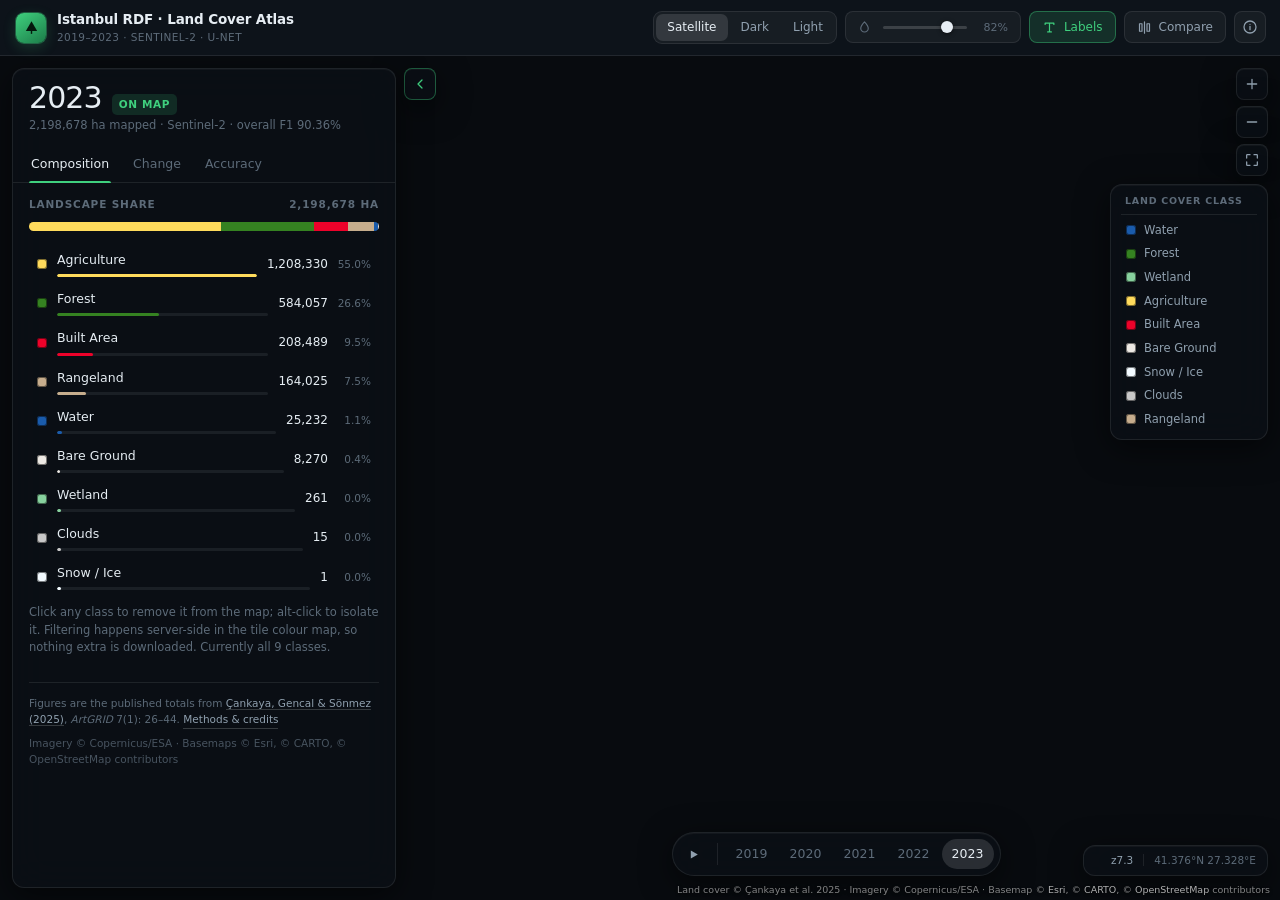
==== index.html @ 8921cf90 "Rebuild the atlas as a static app and archive the Shiny version The R Shiny dashboard required a ser" ====
<!doctype html>
<html lang="en">
<head>
<meta charset="utf-8">
<meta name="viewport" content="width=device-width, initial-scale=1, viewport-fit=cover">
<title>Istanbul RDF — Land Cover Atlas 2019–2023</title>
<meta name="description" content="Interactive atlas of land use and land cover change across the Istanbul Regional Directorate of Forestry, 2019–2023. Sentinel-2 imagery classified with a U-Net deep learning model.">
<meta name="author" content="Ergin Çağatay Çankaya">
<meta name="color-scheme" content="dark">
<meta name="theme-color" content="#080b0f">

<meta property="og:type" content="website">
<meta property="og:title" content="Istanbul RDF — Land Cover Atlas 2019–2023">
<meta property="og:description" content="Five years of Sentinel-2 land cover for the Istanbul Regional Directorate of Forestry, classified with U-Net semantic segmentation.">
<meta name="twitter:card" content="summary_large_image">

<link rel="icon" href="data:image/svg+xml,%3Csvg xmlns='http://www.w3.org/2000/svg' viewBox='0 0 32 32'%3E%3Crect width='32' height='32' rx='8' fill='%23358221'/%3E%3Cpath d='M16 6 L24 20 H8 Z' fill='%233fd07e'/%3E%3Crect x='15' y='19' width='2' height='7' fill='%233fd07e'/%3E%3C/svg%3E">

<link rel="preconnect" href="https://api-main-432878571563.europe-west4.run.app" crossorigin>
<link rel="preconnect" href="https://server.arcgisonline.com">
<link rel="dns-prefetch" href="https://a.basemaps.cartocdn.com">

<link rel="stylesheet" href="assets/vendor/maplibre-gl.css">
<link rel="stylesheet" href="assets/css/app.css">

<script defer src="assets/vendor/maplibre-gl.js"></script>
<script type="module" src="assets/js/app.js"></script>
</head>

<body>
<div class="app">

  <!-- ================================ Top bar ================================ -->
  <header class="topbar">
    <div class="brand">
      <div class="brand-mark" aria-hidden="true">
        <svg viewBox="0 0 24 24" fill="#04180d"><path d="M12 3 L20 17 H4 Z"/><rect x="11" y="16" width="2" height="5"/></svg>
      </div>
      <div class="brand-text">
        <div class="brand-title">Istanbul RDF &middot; Land Cover Atlas</div>
        <div class="brand-sub">2019–2023 &middot; Sentinel-2 &middot; U-Net</div>
      </div>
    </div>

    <div class="topbar-spacer"></div>

    <div class="topbar-tools">
      <div class="seg" id="seg-basemap" data-role="basemap" role="group" aria-label="Basemap">
        <button type="button" data-value="satellite" aria-pressed="true"><span>Satellite</span></button>
        <button type="button" data-value="dark" aria-pressed="false"><span>Dark</span></button>
        <button type="button" data-value="light" aria-pressed="false"><span>Light</span></button>
      </div>

      <div class="opacity-ctl" title="Land cover layer opacity">
        <label class="sr" for="opacity">Layer opacity</label>
        <input type="range" id="opacity" min="10" max="100" step="1" value="82">
        <span class="num" id="opacity-val">82%</span>
      </div>

      <button type="button" class="pill-btn" id="btn-labels" aria-pressed="true" title="Place labels (L)"><span>Labels</span></button>
      <button type="button" class="pill-btn" id="btn-compare" aria-pressed="false" title="Swipe compare two years (C)"><span>Compare</span></button>
      <button type="button" class="icon-btn" id="btn-about" title="About this atlas (?)" aria-label="About"></button>
    </div>
  </header>

  <!-- ================================= Stage ================================= -->
  <main class="stage">
    <div class="map-host">
      <div id="map" role="application" aria-label="Land cover map"></div>
      <div id="map-b" aria-hidden="true"></div>
    </div>

    <div class="compare-handle" role="separator" aria-label="Compare slider">
      <div class="compare-grip"></div>
    </div>
    <div class="compare-tag a num">2019</div>
    <div class="compare-tag b num">2023</div>

    <!-- ------------------------------ Panel ------------------------------ -->
    <aside class="panel" aria-label="Land cover statistics">
      <div class="panel-head">
        <div class="panel-year">
          <h1 id="panel-year" class="num">2023</h1>
          <span class="tag" id="panel-tag">On map</span>
        </div>
        <div class="panel-meta num" id="panel-meta"></div>

        <div class="tabs" role="tablist">
          <button type="button" role="tab" data-tab="composition" aria-selected="true">Composition</button>
          <button type="button" role="tab" data-tab="change" aria-selected="false">Change</button>
          <button type="button" role="tab" data-tab="accuracy" aria-selected="false">Accuracy</button>
        </div>
      </div>

      <div class="panel-body">

        <!-- Composition -->
        <section class="tabpane active" data-tab="composition" role="tabpanel">
          <div class="sec">
            <h2 class="sec-title">
              <span>Landscape share</span>
              <span class="num" id="comp-total"></span>
            </h2>
            <div class="ribbon" id="ribbon"></div>
            <div class="class-list" id="class-list"></div>
            <p class="hint">
              Click any class to remove it from the map; alt-click to isolate it.
              Filtering happens server-side in the tile colour map, so nothing extra is downloaded.
              Currently <span id="comp-shown">all 9 classes</span>.
            </p>
          </div>
        </section>

        <!-- Change -->
        <section class="tabpane" data-tab="change" role="tabpanel">
          <div class="sec">
            <h2 class="sec-title">
              <span>Net change</span>
              <span class="num" id="change-range"></span>
            </h2>
            <div class="stat-grid" id="headline-cards"></div>
          </div>

          <div class="sec">
            <h2 class="sec-title"><span>By class, hectares</span></h2>
            <div class="change-list" id="change-list"></div>
          </div>

          <div class="sec">
            <h2 class="sec-title"><span>Trajectory · index 2019 = 100</span></h2>
            <div id="trend"></div>
            <p class="hint">
              Classes differ by an order of magnitude in absolute area, so each series is
              indexed to its own 2019 value. Click a year to jump the map to it.
            </p>
          </div>
        </section>

        <!-- Accuracy -->
        <section class="tabpane" data-tab="accuracy" role="tabpanel">
          <div class="overall">
            <div class="overall-num num" id="acc-overall">90.36%</div>
            <div class="overall-txt" id="acc-overall-note"></div>
          </div>

          <div class="sec">
            <h2 class="sec-title"><span>Per-class metrics</span></h2>
            <div class="acc-head">
              <span>Class</span><span>Prec.</span><span>Rec.</span><span>F1</span>
            </div>
            <div id="acc-rows"></div>
            <p class="hint">
              Rangeland and wetland are consistently the weakest classes. Rangeland behaves as a
              transition zone between forest and cropland and shares much of their spectral
              signature, so recall stays low even when precision is high.
            </p>
          </div>
        </section>

        <footer class="panel-foot">
          <p>
            Figures are the published totals from
            <a id="foot-cite" href="#" target="_blank" rel="noopener">Çankaya, Gencal &amp; Sönmez (2025)</a>,
            <em>ArtGRID</em> 7(1): 26–44.
            <button type="button" class="linklike" id="foot-about">Methods &amp; credits</button>
          </p>
          <p class="foot-credits">
            Imagery © Copernicus/ESA · Basemaps © Esri, © CARTO, © OpenStreetMap contributors
          </p>
        </footer>

      </div>
    </aside>

    <!-- --------------------------- Floating chrome --------------------------- -->
    <div class="float panel-toggle">
      <button type="button" class="icon-btn" id="btn-panel" aria-pressed="true" title="Hide panel (P)"></button>
    </div>

    <div class="float mapnav">
      <button type="button" class="icon-btn" id="btn-zoom-in" title="Zoom in" aria-label="Zoom in"></button>
      <button type="button" class="icon-btn" id="btn-zoom-out" title="Zoom out" aria-label="Zoom out"></button>
      <button type="button" class="icon-btn" id="btn-home" title="Zoom to study area" aria-label="Zoom to study area"></button>
    </div>

    <div class="float legend-card">
      <div class="legend-title">Land cover class</div>
      <div class="legend" id="legend"></div>
    </div>

    <!-- Bottom dock keeps the timeline optically centred in the map area
         while the readout claims the right edge, so the two can never collide. -->
    <div class="float dock">
      <div class="dock-side" aria-hidden="true"></div>

      <div class="timeline">
        <button type="button" class="tl-play" id="btn-play" aria-pressed="false" title="Play through years (Space)"></button>
        <span class="tl-sep"></span>
        <label class="tl-base-wrap" id="tl-base-wrap" hidden>
          vs
          <select id="tl-base" class="num" aria-label="Comparison year"></select>
        </label>
        <div class="tl-years" id="tl-years"></div>
      </div>

      <div class="dock-side">
        <div class="readout">
          <span class="busy-dot" title="Loading tiles"></span>
          <b class="num" id="ro-zoom">z8.0</b>
          <span class="sep"></span>
          <span class="num" id="ro-coord"></span>
        </div>
      </div>
    </div>

    <div class="float attrib">
      Land cover © Çankaya et al. 2025 · Imagery © Copernicus/ESA ·
      Basemap © <a href="https://www.esri.com/" target="_blank" rel="noopener">Esri</a>,
      © <a href="https://carto.com/attributions" target="_blank" rel="noopener">CARTO</a>,
      © <a href="https://www.openstreetmap.org/copyright" target="_blank" rel="noopener">OpenStreetMap</a> contributors
    </div>

    <!-- Boot screen -->
    <div class="boot">
      <div class="boot-inner">
        <div class="boot-title">Istanbul RDF — Land Cover Atlas</div>
        <div class="boot-sub">Loading classified Sentinel-2 rasters…</div>
        <div class="boot-bar"><i></i></div>
      </div>
    </div>
  </main>
</div>

<!-- ================================= About ================================= -->
<dialog id="about" class="sheet-dialog" aria-labelledby="about-title">
  <div class="dlg">
    <div class="dlg-head">
      <div style="flex:1">
        <h2 id="about-title">About this atlas</h2>
        <p>Land use and land cover monitoring for the Istanbul Regional Directorate of Forestry</p>
      </div>
      <button type="button" class="icon-btn" id="about-close" aria-label="Close"></button>
    </div>

    <div class="dlg-body prose">
      <h3>What you are looking at</h3>
      <p>
        Five annual land cover maps covering roughly <strong>2.2 million hectares</strong> across the
        Istanbul Regional Directorate of Forestry. Each map was produced by classifying cloud-filtered
        Sentinel-2 summer composites (June–September, &lt;5% cloud) with a <strong>U-Net</strong>
        semantic segmentation model trained on 15,056 annotated 256×256 tiles across nine land cover
        classes. Overall F1-scores range from 89.5% to 92.9%; forest specifically averages about 92%.
      </p>
      <p>
        Between 2019 and 2023 the model records a loss of <strong>15,251 ha of forest</strong> and
        <strong>13,226 ha of rangeland</strong>, against gains of <strong>15,953 ha of agriculture</strong>
        and <strong>13,878 ha of built area</strong> — the signature of continued urban expansion and
        agricultural intensification around the metropolitan region.
      </p>

      <h3>Study area</h3>
      <dl class="kv">
        <dt>Extent</dt><dd>26°19′48″–29°57′31″E, 40°48′38″–42°06′21″N</dd>
        <dt>Provinces</dt><dd id="area-provinces"></dd>
        <dt>Directorates</dt><dd id="area-directorates"></dd>
        <dt>Imagery</dt><dd>Sentinel-2 MSI L2A, 10 m, 2019–2023</dd>
        <dt>Validation</dt><dd>National Forest Inventory plots (825 permanent locations), forest management and cadastral maps, expert review of high-resolution imagery</dd>
      </dl>

      <h3>Citation</h3>
      <div class="cite">
        <span id="cite-text"></span><br>
        <a id="cite-link" href="#" target="_blank" rel="noopener">Journal record</a> &middot;
        <a id="cite-pdf" href="#" target="_blank" rel="noopener">Full text (PDF)</a>
      </div>

      <h3>Reading the numbers</h3>
      <p>
        Class areas are the published totals from Table 1 of the paper, not values recomputed from the
        tiles, so what the panel reports and what the article reports are the same numbers. The
        <em>Clouds</em> and <em>Snow/Ice</em> classes are residual artefacts of the compositing step and
        cover a negligible share of the region; they are retained because the classifier emits them and
        hiding them would misstate the totals.
      </p>
      <p>
        Rangeland deserves a caveat. It sits between forest and cropland both spatially and spectrally,
        and the abrupt rather than gradual transitions in this landscape make it the hardest class to
        delineate — its recall never exceeds 0.59. Treat year-to-year rangeland swings as the least
        reliable signal in the dataset.
      </p>

      <h3>Keyboard</h3>
      <div class="keys">
        <div><kbd>←</kbd><kbd>→</kbd> Step through years</div>
        <div><kbd>1</kbd>–<kbd>5</kbd> Jump to a year</div>
        <div><kbd>Space</kbd> Play / pause</div>
        <div><kbd>C</kbd> Swipe compare</div>
        <div><kbd>P</kbd> Toggle panel</div>
        <div><kbd>B</kbd> Cycle basemap</div>
        <div><kbd>L</kbd> Toggle labels</div>
        <div><kbd>?</kbd> This dialog</div>
      </div>

      <h3>Credits</h3>
      <p>
        Analysis and application by Ergin Çağatay Çankaya, with Burhan Gencal and Turan Sönmez
        (Bursa Technical University, Faculty of Forestry). Imagery © Copernicus / ESA.
        Basemaps © Esri and contributors, © CARTO, © OpenStreetMap contributors.
        Released under the MIT licence.
      </p>
    </div>
  </div>
</dialog>

<noscript>
  <div style="position:fixed;inset:0;display:grid;place-items:center;background:#080b0f;color:#e6edf3;z-index:99;font-family:system-ui,sans-serif;text-align:center;padding:24px">
    <div>
      <h1 style="font-size:16px;font-weight:600">JavaScript required</h1>
      <p style="color:#90a0af;font-size:13px;max-width:34em">
        This atlas renders classified Sentinel-2 rasters in the browser and needs JavaScript enabled.
        The underlying figures are published in ArtGRID 7(1): 26–44.
      </p>
    </div>
  </div>
</noscript>
</body>
</html>
---- assets/vendor/maplibre-gl.css ----
.maplibregl-map{font:12px/20px Helvetica Neue,Arial,Helvetica,sans-serif;overflow:hidden;position:relative;-webkit-tap-highlight-color:rgb(0 0 0/0)}.maplibregl-canvas{left:0;position:absolute;top:0}.maplibregl-map:fullscreen{height:100%;width:100%}.maplibregl-ctrl-group button.maplibregl-ctrl-compass{touch-action:none}.maplibregl-canvas-container.maplibregl-interactive,.maplibregl-ctrl-group button.maplibregl-ctrl-compass{cursor:grab;-webkit-user-select:none;-moz-user-select:none;user-select:none}.maplibregl-canvas-container.maplibregl-interactive.maplibregl-track-pointer{cursor:pointer}.maplibregl-canvas-container.maplibregl-interactive:active,.maplibregl-ctrl-group button.maplibregl-ctrl-compass:active{cursor:grabbing}.maplibregl-canvas-container.maplibregl-touch-zoom-rotate,.maplibregl-canvas-container.maplibregl-touch-zoom-rotate .maplibregl-canvas{touch-action:pan-x pan-y}.maplibregl-canvas-container.maplibregl-touch-drag-pan,.maplibregl-canvas-container.maplibregl-touch-drag-pan .maplibregl-canvas{touch-action:pinch-zoom}.maplibregl-canvas-container.maplibregl-touch-zoom-rotate.maplibregl-touch-drag-pan,.maplibregl-canvas-container.maplibregl-touch-zoom-rotate.maplibregl-touch-drag-pan .maplibregl-canvas{touch-action:none}.maplibregl-canvas-container.maplibregl-touch-drag-pan.maplibregl-cooperative-gestures,.maplibregl-canvas-container.maplibregl-touch-drag-pan.maplibregl-cooperative-gestures .maplibregl-canvas{touch-action:pan-x pan-y}.maplibregl-ctrl-bottom-left,.maplibregl-ctrl-bottom-right,.maplibregl-ctrl-top-left,.maplibregl-ctrl-top-right{pointer-events:none;position:absolute;z-index:2}.maplibregl-ctrl-top-left{left:0;top:0}.maplibregl-ctrl-top-right{right:0;top:0}.maplibregl-ctrl-bottom-left{bottom:0;left:0}.maplibregl-ctrl-bottom-right{bottom:0;right:0}.maplibregl-ctrl{clear:both;pointer-events:auto;transform:translate(0)}.maplibregl-ctrl-top-left .maplibregl-ctrl{float:left;margin:10px 0 0 10px}.maplibregl-ctrl-top-right .maplibregl-ctrl{float:right;margin:10px 10px 0 0}.maplibregl-ctrl-bottom-left .maplibregl-ctrl{float:left;margin:0 0 10px 10px}.maplibregl-ctrl-bottom-right .maplibregl-ctrl{float:right;margin:0 10px 10px 0}.maplibregl-ctrl-group{background:#fff;border-radius:4px}.maplibregl-ctrl-group:not(:empty){box-shadow:0 0 0 2px rgba(0,0,0,.1)}@media (forced-colors:active){.maplibregl-ctrl-group:not(:empty){box-shadow:0 0 0 2px ButtonText}}.maplibregl-ctrl-group button{background-color:transparent;border:0;box-sizing:border-box;cursor:pointer;display:block;height:29px;outline:none;padding:0;width:29px}.maplibregl-ctrl-group button+button{border-top:1px solid #ddd}.maplibregl-ctrl button .maplibregl-ctrl-icon{background-position:50%;background-repeat:no-repeat;display:block;height:100%;width:100%}@media (forced-colors:active){.maplibregl-ctrl-icon{background-color:transparent}.maplibregl-ctrl-group button+button{border-top:1px solid ButtonText}}.maplibregl-ctrl button::-moz-focus-inner{border:0;padding:0}.maplibregl-ctrl-attrib-button:focus,.maplibregl-ctrl-group button:focus{box-shadow:0 0 2px 2px #0096ff}.maplibregl-ctrl button:disabled{cursor:not-allowed}.maplibregl-ctrl button:disabled .maplibregl-ctrl-icon{opacity:.25}@media (hover:hover){.maplibregl-ctrl button:not(:disabled):hover{background-color:rgba(0,0,0,.05)}}.maplibregl-ctrl button:not(:disabled):active{background-color:rgba(0,0,0,.05)}.maplibregl-ctrl-group button:focus:focus-visible{box-shadow:0 0 2px 2px #0096ff}.maplibregl-ctrl-group button:focus:not(:focus-visible){box-shadow:none}.maplibregl-ctrl-group button:focus:first-child{border-radius:4px 4px 0 0}.maplibregl-ctrl-group button:focus:last-child{border-radius:0 0 4px 4px}.maplibregl-ctrl-group button:focus:only-child{border-radius:inherit}.maplibregl-ctrl button.maplibregl-ctrl-zoom-out .maplibregl-ctrl-icon{background-image:url("data:image/svg+xml;charset=utf-8,%3Csvg xmlns='http://www.w3.org/2000/svg' width='29' height='29' fill='%23333' viewBox='0 0 29 29'%3E%3Cpath d='M10 13c-.75 0-1.5.75-1.5 1.5S9.25 16 10 16h9c.75 0 1.5-.75 1.5-1.5S19.75 13 19 13z'/%3E%3C/svg%3E")}.maplibregl-ctrl button.maplibregl-ctrl-zoom-in .maplibregl-ctrl-icon{background-image:url("data:image/svg+xml;charset=utf-8,%3Csvg xmlns='http://www.w3.org/2000/svg' width='29' height='29' fill='%23333' viewBox='0 0 29 29'%3E%3Cpath d='M14.5 8.5c-.75 0-1.5.75-1.5 1.5v3h-3c-.75 0-1.5.75-1.5 1.5S9.25 16 10 16h3v3c0 .75.75 1.5 1.5 1.5S16 19.75 16 19v-3h3c.75 0 1.5-.75 1.5-1.5S19.75 13 19 13h-3v-3c0-.75-.75-1.5-1.5-1.5'/%3E%3C/svg%3E")}@media (forced-colors:active){.maplibregl-ctrl button.maplibregl-ctrl-zoom-out .maplibregl-ctrl-icon{background-image:url("data:image/svg+xml;charset=utf-8,%3Csvg xmlns='http://www.w3.org/2000/svg' width='29' height='29' fill='%23fff' viewBox='0 0 29 29'%3E%3Cpath d='M10 13c-.75 0-1.5.75-1.5 1.5S9.25 16 10 16h9c.75 0 1.5-.75 1.5-1.5S19.75 13 19 13z'/%3E%3C/svg%3E")}.maplibregl-ctrl button.maplibregl-ctrl-zoom-in .maplibregl-ctrl-icon{background-image:url("data:image/svg+xml;charset=utf-8,%3Csvg xmlns='http://www.w3.org/2000/svg' width='29' height='29' fill='%23fff' viewBox='0 0 29 29'%3E%3Cpath d='M14.5 8.5c-.75 0-1.5.75-1.5 1.5v3h-3c-.75 0-1.5.75-1.5 1.5S9.25 16 10 16h3v3c0 .75.75 1.5 1.5 1.5S16 19.75 16 19v-3h3c.75 0 1.5-.75 1.5-1.5S19.75 13 19 13h-3v-3c0-.75-.75-1.5-1.5-1.5'/%3E%3C/svg%3E")}}@media (forced-colors:active) and (prefers-color-scheme:light){.maplibregl-ctrl button.maplibregl-ctrl-zoom-out .maplibregl-ctrl-icon{background-image:url("data:image/svg+xml;charset=utf-8,%3Csvg xmlns='http://www.w3.org/2000/svg' width='29' height='29' viewBox='0 0 29 29'%3E%3Cpath d='M10 13c-.75 0-1.5.75-1.5 1.5S9.25 16 10 16h9c.75 0 1.5-.75 1.5-1.5S19.75 13 19 13z'/%3E%3C/svg%3E")}.maplibregl-ctrl button.maplibregl-ctrl-zoom-in .maplibregl-ctrl-icon{background-image:url("data:image/svg+xml;charset=utf-8,%3Csvg xmlns='http://www.w3.org/2000/svg' width='29' height='29' viewBox='0 0 29 29'%3E%3Cpath d='M14.5 8.5c-.75 0-1.5.75-1.5 1.5v3h-3c-.75 0-1.5.75-1.5 1.5S9.25 16 10 16h3v3c0 .75.75 1.5 1.5 1.5S16 19.75 16 19v-3h3c.75 0 1.5-.75 1.5-1.5S19.75 13 19 13h-3v-3c0-.75-.75-1.5-1.5-1.5'/%3E%3C/svg%3E")}}.maplibregl-ctrl button.maplibregl-ctrl-fullscreen .maplibregl-ctrl-icon{background-image:url("data:image/svg+xml;charset=utf-8,%3Csvg xmlns='http://www.w3.org/2000/svg' width='29' height='29' fill='%23333' viewBox='0 0 29 29'%3E%3Cpath d='M24 16v5.5c0 1.75-.75 2.5-2.5 2.5H16v-1l3-1.5-4-5.5 1-1 5.5 4 1.5-3zM6 16l1.5 3 5.5-4 1 1-4 5.5 3 1.5v1H7.5C5.75 24 5 23.25 5 21.5V16zm7-11v1l-3 1.5 4 5.5-1 1-5.5-4L6 13H5V7.5C5 5.75 5.75 5 7.5 5zm11 2.5c0-1.75-.75-2.5-2.5-2.5H16v1l3 1.5-4 5.5 1 1 5.5-4 1.5 3h1z'/%3E%3C/svg%3E")}.maplibregl-ctrl button.maplibregl-ctrl-shrink .maplibregl-ctrl-icon{background-image:url("data:image/svg+xml;charset=utf-8,%3Csvg xmlns='http://www.w3.org/2000/svg' width='29' height='29' viewBox='0 0 29 29'%3E%3Cpath d='M18.5 16c-1.75 0-2.5.75-2.5 2.5V24h1l1.5-3 5.5 4 1-1-4-5.5 3-1.5v-1zM13 18.5c0-1.75-.75-2.5-2.5-2.5H5v1l3 1.5L4 24l1 1 5.5-4 1.5 3h1zm3-8c0 1.75.75 2.5 2.5 2.5H24v-1l-3-1.5L25 5l-1-1-5.5 4L17 5h-1zM10.5 13c1.75 0 2.5-.75 2.5-2.5V5h-1l-1.5 3L5 4 4 5l4 5.5L5 12v1z'/%3E%3C/svg%3E")}@media (forced-colors:active){.maplibregl-ctrl button.maplibregl-ctrl-fullscreen .maplibregl-ctrl-icon{background-image:url("data:image/svg+xml;charset=utf-8,%3Csvg xmlns='http://www.w3.org/2000/svg' width='29' height='29' fill='%23fff' viewBox='0 0 29 29'%3E%3Cpath d='M24 16v5.5c0 1.75-.75 2.5-2.5 2.5H16v-1l3-1.5-4-5.5 1-1 5.5 4 1.5-3zM6 16l1.5 3 5.5-4 1 1-4 5.5 3 1.5v1H7.5C5.75 24 5 23.25 5 21.5V16zm7-11v1l-3 1.5 4 5.5-1 1-5.5-4L6 13H5V7.5C5 5.75 5.75 5 7.5 5zm11 2.5c0-1.75-.75-2.5-2.5-2.5H16v1l3 1.5-4 5.5 1 1 5.5-4 1.5 3h1z'/%3E%3C/svg%3E")}.maplibregl-ctrl button.maplibregl-ctrl-shrink .maplibregl-ctrl-icon{background-image:url("data:image/svg+xml;charset=utf-8,%3Csvg xmlns='http://www.w3.org/2000/svg' width='29' height='29' fill='%23fff' viewBox='0 0 29 29'%3E%3Cpath d='M18.5 16c-1.75 0-2.5.75-2.5 2.5V24h1l1.5-3 5.5 4 1-1-4-5.5 3-1.5v-1zM13 18.5c0-1.75-.75-2.5-2.5-2.5H5v1l3 1.5L4 24l1 1 5.5-4 1.5 3h1zm3-8c0 1.75.75 2.5 2.5 2.5H24v-1l-3-1.5L25 5l-1-1-5.5 4L17 5h-1zM10.5 13c1.75 0 2.5-.75 2.5-2.5V5h-1l-1.5 3L5 4 4 5l4 5.5L5 12v1z'/%3E%3C/svg%3E")}}@media (forced-colors:active) and (prefers-color-scheme:light){.maplibregl-ctrl button.maplibregl-ctrl-fullscreen .maplibregl-ctrl-icon{background-image:url("data:image/svg+xml;charset=utf-8,%3Csvg xmlns='http://www.w3.org/2000/svg' width='29' height='29' viewBox='0 0 29 29'%3E%3Cpath d='M24 16v5.5c0 1.75-.75 2.5-2.5 2.5H16v-1l3-1.5-4-5.5 1-1 5.5 4 1.5-3zM6 16l1.5 3 5.5-4 1 1-4 5.5 3 1.5v1H7.5C5.75 24 5 23.25 5 21.5V16zm7-11v1l-3 1.5 4 5.5-1 1-5.5-4L6 13H5V7.5C5 5.75 5.75 5 7.5 5zm11 2.5c0-1.75-.75-2.5-2.5-2.5H16v1l3 1.5-4 5.5 1 1 5.5-4 1.5 3h1z'/%3E%3C/svg%3E")}.maplibregl-ctrl button.maplibregl-ctrl-shrink .maplibregl-ctrl-icon{background-image:url("data:image/svg+xml;charset=utf-8,%3Csvg xmlns='http://www.w3.org/2000/svg' width='29' height='29' viewBox='0 0 29 29'%3E%3Cpath d='M18.5 16c-1.75 0-2.5.75-2.5 2.5V24h1l1.5-3 5.5 4 1-1-4-5.5 3-1.5v-1zM13 18.5c0-1.75-.75-2.5-2.5-2.5H5v1l3 1.5L4 24l1 1 5.5-4 1.5 3h1zm3-8c0 1.75.75 2.5 2.5 2.5H24v-1l-3-1.5L25 5l-1-1-5.5 4L17 5h-1zM10.5 13c1.75 0 2.5-.75 2.5-2.5V5h-1l-1.5 3L5 4 4 5l4 5.5L5 12v1z'/%3E%3C/svg%3E")}}.maplibregl-ctrl button.maplibregl-ctrl-compass .maplibregl-ctrl-icon{background-image:url("data:image/svg+xml;charset=utf-8,%3Csvg xmlns='http://www.w3.org/2000/svg' width='29' height='29' fill='%23333' viewBox='0 0 29 29'%3E%3Cpath d='m10.5 14 4-8 4 8z'/%3E%3Cpath fill='%23ccc' d='m10.5 16 4 8 4-8z'/%3E%3C/svg%3E")}@media (forced-colors:active){.maplibregl-ctrl button.maplibregl-ctrl-compass .maplibregl-ctrl-icon{background-image:url("data:image/svg+xml;charset=utf-8,%3Csvg xmlns='http://www.w3.org/2000/svg' width='29' height='29' fill='%23fff' viewBox='0 0 29 29'%3E%3Cpath d='m10.5 14 4-8 4 8z'/%3E%3Cpath fill='%23ccc' d='m10.5 16 4 8 4-8z'/%3E%3C/svg%3E")}}@media (forced-colors:active) and (prefers-color-scheme:light){.maplibregl-ctrl button.maplibregl-ctrl-compass .maplibregl-ctrl-icon{background-image:url("data:image/svg+xml;charset=utf-8,%3Csvg xmlns='http://www.w3.org/2000/svg' width='29' height='29' viewBox='0 0 29 29'%3E%3Cpath d='m10.5 14 4-8 4 8z'/%3E%3Cpath fill='%23ccc' d='m10.5 16 4 8 4-8z'/%3E%3C/svg%3E")}}.maplibregl-ctrl button.maplibregl-ctrl-globe .maplibregl-ctrl-icon{background-image:url("data:image/svg+xml;charset=utf-8,%3Csvg xmlns='http://www.w3.org/2000/svg' width='22' height='22' fill='none' stroke='%23333' viewBox='0 0 22 22'%3E%3Ccircle cx='11' cy='11' r='8.5'/%3E%3Cpath d='M17.5 11c0 4.819-3.02 8.5-6.5 8.5S4.5 15.819 4.5 11 7.52 2.5 11 2.5s6.5 3.681 6.5 8.5Z'/%3E%3Cpath d='M13.5 11c0 2.447-.331 4.64-.853 6.206-.262.785-.562 1.384-.872 1.777-.314.399-.58.517-.775.517s-.461-.118-.775-.517c-.31-.393-.61-.992-.872-1.777C8.831 15.64 8.5 13.446 8.5 11s.331-4.64.853-6.206c.262-.785.562-1.384.872-1.777.314-.399.58-.517.775-.517s.461.118.775.517c.31.393.61.992.872 1.777.522 1.565.853 3.76.853 6.206Z'/%3E%3Cpath d='M11 7.5c-1.909 0-3.622-.166-4.845-.428-.616-.132-1.08-.283-1.379-.434a1.3 1.3 0 0 1-.224-.138q.07-.058.224-.138c.299-.151.763-.302 1.379-.434C7.378 5.666 9.091 5.5 11 5.5s3.622.166 4.845.428c.616.132 1.08.283 1.379.434.105.053.177.1.224.138q-.07.058-.224.138c-.299.151-.763.302-1.379.434-1.223.262-2.936.428-4.845.428ZM4.486 6.436ZM11 16.5c-1.909 0-3.622-.166-4.845-.428-.616-.132-1.08-.283-1.379-.434a1.3 1.3 0 0 1-.224-.138 1.3 1.3 0 0 1 .224-.138c.299-.151.763-.302 1.379-.434C7.378 14.666 9.091 14.5 11 14.5s3.622.166 4.845.428c.616.132 1.08.283 1.379.434.105.053.177.1.224.138a1.3 1.3 0 0 1-.224.138c-.299.151-.763.302-1.379.434-1.223.262-2.936.428-4.845.428Zm-6.514-1.064ZM11 12.5c-2.46 0-4.672-.222-6.255-.574-.796-.177-1.406-.38-1.805-.59a1.5 1.5 0 0 1-.39-.272.3.3 0 0 1-.047-.064.3.3 0 0 1 .048-.064c.066-.073.189-.167.389-.272.399-.21 1.009-.413 1.805-.59C6.328 9.722 8.54 9.5 11 9.5s4.672.222 6.256.574c.795.177 1.405.38 1.804.59.2.105.323.2.39.272a.3.3 0 0 1 .047.064.3.3 0 0 1-.048.064 1.4 1.4 0 0 1-.389.272c-.399.21-1.009.413-1.804.59-1.584.352-3.796.574-6.256.574Zm-8.501-1.51v.002zm0 .018v.002zm17.002.002v-.002zm0-.018v-.002z'/%3E%3C/svg%3E")}.maplibregl-ctrl button.maplibregl-ctrl-globe-enabled .maplibregl-ctrl-icon{background-image:url("data:image/svg+xml;charset=utf-8,%3Csvg xmlns='http://www.w3.org/2000/svg' width='22' height='22' fill='none' stroke='%2333b5e5' viewBox='0 0 22 22'%3E%3Ccircle cx='11' cy='11' r='8.5'/%3E%3Cpath d='M17.5 11c0 4.819-3.02 8.5-6.5 8.5S4.5 15.819 4.5 11 7.52 2.5 11 2.5s6.5 3.681 6.5 8.5Z'/%3E%3Cpath d='M13.5 11c0 2.447-.331 4.64-.853 6.206-.262.785-.562 1.384-.872 1.777-.314.399-.58.517-.775.517s-.461-.118-.775-.517c-.31-.393-.61-.992-.872-1.777C8.831 15.64 8.5 13.446 8.5 11s.331-4.64.853-6.206c.262-.785.562-1.384.872-1.777.314-.399.58-.517.775-.517s.461.118.775.517c.31.393.61.992.872 1.777.522 1.565.853 3.76.853 6.206Z'/%3E%3Cpath d='M11 7.5c-1.909 0-3.622-.166-4.845-.428-.616-.132-1.08-.283-1.379-.434a1.3 1.3 0 0 1-.224-.138q.07-.058.224-.138c.299-.151.763-.302 1.379-.434C7.378 5.666 9.091 5.5 11 5.5s3.622.166 4.845.428c.616.132 1.08.283 1.379.434.105.053.177.1.224.138q-.07.058-.224.138c-.299.151-.763.302-1.379.434-1.223.262-2.936.428-4.845.428ZM4.486 6.436ZM11 16.5c-1.909 0-3.622-.166-4.845-.428-.616-.132-1.08-.283-1.379-.434a1.3 1.3 0 0 1-.224-.138 1.3 1.3 0 0 1 .224-.138c.299-.151.763-.302 1.379-.434C7.378 14.666 9.091 14.5 11 14.5s3.622.166 4.845.428c.616.132 1.08.283 1.379.434.105.053.177.1.224.138a1.3 1.3 0 0 1-.224.138c-.299.151-.763.302-1.379.434-1.223.262-2.936.428-4.845.428Zm-6.514-1.064ZM11 12.5c-2.46 0-4.672-.222-6.255-.574-.796-.177-1.406-.38-1.805-.59a1.5 1.5 0 0 1-.39-.272.3.3 0 0 1-.047-.064.3.3 0 0 1 .048-.064c.066-.073.189-.167.389-.272.399-.21 1.009-.413 1.805-.59C6.328 9.722 8.54 9.5 11 9.5s4.672.222 6.256.574c.795.177 1.405.38 1.804.59.2.105.323.2.39.272a.3.3 0 0 1 .047.064.3.3 0 0 1-.048.064 1.4 1.4 0 0 1-.389.272c-.399.21-1.009.413-1.804.59-1.584.352-3.796.574-6.256.574Zm-8.501-1.51v.002zm0 .018v.002zm17.002.002v-.002zm0-.018v-.002z'/%3E%3C/svg%3E")}.maplibregl-ctrl button.maplibregl-ctrl-terrain .maplibregl-ctrl-icon{background-image:url("data:image/svg+xml;charset=utf-8,%3Csvg xmlns='http://www.w3.org/2000/svg' width='22' height='22' fill='%23333' viewBox='0 0 22 22'%3E%3Cpath d='m1.754 13.406 4.453-4.851 3.09 3.09 3.281 3.277.969-.969-3.309-3.312 3.844-4.121 6.148 6.886h1.082v-.855l-7.207-8.07-4.84 5.187L6.169 6.57l-5.48 5.965v.871ZM.688 16.844h20.625v1.375H.688Zm0 0'/%3E%3C/svg%3E")}.maplibregl-ctrl button.maplibregl-ctrl-terrain-enabled .maplibregl-ctrl-icon{background-image:url("data:image/svg+xml;charset=utf-8,%3Csvg xmlns='http://www.w3.org/2000/svg' width='22' height='22' fill='%2333b5e5' viewBox='0 0 22 22'%3E%3Cpath d='m1.754 13.406 4.453-4.851 3.09 3.09 3.281 3.277.969-.969-3.309-3.312 3.844-4.121 6.148 6.886h1.082v-.855l-7.207-8.07-4.84 5.187L6.169 6.57l-5.48 5.965v.871ZM.688 16.844h20.625v1.375H.688Zm0 0'/%3E%3C/svg%3E")}.maplibregl-ctrl button.maplibregl-ctrl-geolocate .maplibregl-ctrl-icon{background-image:url("data:image/svg+xml;charset=utf-8,%3Csvg xmlns='http://www.w3.org/2000/svg' width='29' height='29' fill='%23333' viewBox='0 0 20 20'%3E%3Cpath d='M10 4C9 4 9 5 9 5v.1A5 5 0 0 0 5.1 9H5s-1 0-1 1 1 1 1 1h.1A5 5 0 0 0 9 14.9v.1s0 1 1 1 1-1 1-1v-.1a5 5 0 0 0 3.9-3.9h.1s1 0 1-1-1-1-1-1h-.1A5 5 0 0 0 11 5.1V5s0-1-1-1m0 2.5a3.5 3.5 0 1 1 0 7 3.5 3.5 0 1 1 0-7'/%3E%3Ccircle cx='10' cy='10' r='2'/%3E%3C/svg%3E")}.maplibregl-ctrl button.maplibregl-ctrl-geolocate:disabled .maplibregl-ctrl-icon{background-image:url("data:image/svg+xml;charset=utf-8,%3Csvg xmlns='http://www.w3.org/2000/svg' width='29' height='29' fill='%23aaa' viewBox='0 0 20 20'%3E%3Cpath d='M10 4C9 4 9 5 9 5v.1A5 5 0 0 0 5.1 9H5s-1 0-1 1 1 1 1 1h.1A5 5 0 0 0 9 14.9v.1s0 1 1 1 1-1 1-1v-.1a5 5 0 0 0 3.9-3.9h.1s1 0 1-1-1-1-1-1h-.1A5 5 0 0 0 11 5.1V5s0-1-1-1m0 2.5a3.5 3.5 0 1 1 0 7 3.5 3.5 0 1 1 0-7'/%3E%3Ccircle cx='10' cy='10' r='2'/%3E%3Cpath fill='red' d='m14 5 1 1-9 9-1-1z'/%3E%3C/svg%3E")}.maplibregl-ctrl button.maplibregl-ctrl-geolocate.maplibregl-ctrl-geolocate-active .maplibregl-ctrl-icon{background-image:url("data:image/svg+xml;charset=utf-8,%3Csvg xmlns='http://www.w3.org/2000/svg' width='29' height='29' fill='%2333b5e5' viewBox='0 0 20 20'%3E%3Cpath d='M10 4C9 4 9 5 9 5v.1A5 5 0 0 0 5.1 9H5s-1 0-1 1 1 1 1 1h.1A5 5 0 0 0 9 14.9v.1s0 1 1 1 1-1 1-1v-.1a5 5 0 0 0 3.9-3.9h.1s1 0 1-1-1-1-1-1h-.1A5 5 0 0 0 11 5.1V5s0-1-1-1m0 2.5a3.5 3.5 0 1 1 0 7 3.5 3.5 0 1 1 0-7'/%3E%3Ccircle cx='10' cy='10' r='2'/%3E%3C/svg%3E")}.maplibregl-ctrl button.maplibregl-ctrl-geolocate.maplibregl-ctrl-geolocate-active-error .maplibregl-ctrl-icon{background-image:url("data:image/svg+xml;charset=utf-8,%3Csvg xmlns='http://www.w3.org/2000/svg' width='29' height='29' fill='%23e58978' viewBox='0 0 20 20'%3E%3Cpath d='M10 4C9 4 9 5 9 5v.1A5 5 0 0 0 5.1 9H5s-1 0-1 1 1 1 1 1h.1A5 5 0 0 0 9 14.9v.1s0 1 1 1 1-1 1-1v-.1a5 5 0 0 0 3.9-3.9h.1s1 0 1-1-1-1-1-1h-.1A5 5 0 0 0 11 5.1V5s0-1-1-1m0 2.5a3.5 3.5 0 1 1 0 7 3.5 3.5 0 1 1 0-7'/%3E%3Ccircle cx='10' cy='10' r='2'/%3E%3C/svg%3E")}.maplibregl-ctrl button.maplibregl-ctrl-geolocate.maplibregl-ctrl-geolocate-background .maplibregl-ctrl-icon{background-image:url("data:image/svg+xml;charset=utf-8,%3Csvg xmlns='http://www.w3.org/2000/svg' width='29' height='29' fill='%2333b5e5' viewBox='0 0 20 20'%3E%3Cpath d='M10 4C9 4 9 5 9 5v.1A5 5 0 0 0 5.1 9H5s-1 0-1 1 1 1 1 1h.1A5 5 0 0 0 9 14.9v.1s0 1 1 1 1-1 1-1v-.1a5 5 0 0 0 3.9-3.9h.1s1 0 1-1-1-1-1-1h-.1A5 5 0 0 0 11 5.1V5s0-1-1-1m0 2.5a3.5 3.5 0 1 1 0 7 3.5 3.5 0 1 1 0-7'/%3E%3C/svg%3E")}.maplibregl-ctrl button.maplibregl-ctrl-geolocate.maplibregl-ctrl-geolocate-background-error .maplibregl-ctrl-icon{background-image:url("data:image/svg+xml;charset=utf-8,%3Csvg xmlns='http://www.w3.org/2000/svg' width='29' height='29' fill='%23e54e33' viewBox='0 0 20 20'%3E%3Cpath d='M10 4C9 4 9 5 9 5v.1A5 5 0 0 0 5.1 9H5s-1 0-1 1 1 1 1 1h.1A5 5 0 0 0 9 14.9v.1s0 1 1 1 1-1 1-1v-.1a5 5 0 0 0 3.9-3.9h.1s1 0 1-1-1-1-1-1h-.1A5 5 0 0 0 11 5.1V5s0-1-1-1m0 2.5a3.5 3.5 0 1 1 0 7 3.5 3.5 0 1 1 0-7'/%3E%3C/svg%3E")}.maplibregl-ctrl button.maplibregl-ctrl-geolocate.maplibregl-ctrl-geolocate-waiting .maplibregl-ctrl-icon{animation:maplibregl-spin 2s linear infinite}@media (forced-colors:active){.maplibregl-ctrl button.maplibregl-ctrl-geolocate .maplibregl-ctrl-icon{background-image:url("data:image/svg+xml;charset=utf-8,%3Csvg xmlns='http://www.w3.org/2000/svg' width='29' height='29' fill='%23fff' viewBox='0 0 20 20'%3E%3Cpath d='M10 4C9 4 9 5 9 5v.1A5 5 0 0 0 5.1 9H5s-1 0-1 1 1 1 1 1h.1A5 5 0 0 0 9 14.9v.1s0 1 1 1 1-1 1-1v-.1a5 5 0 0 0 3.9-3.9h.1s1 0 1-1-1-1-1-1h-.1A5 5 0 0 0 11 5.1V5s0-1-1-1m0 2.5a3.5 3.5 0 1 1 0 7 3.5 3.5 0 1 1 0-7'/%3E%3Ccircle cx='10' cy='10' r='2'/%3E%3C/svg%3E")}.maplibregl-ctrl button.maplibregl-ctrl-geolocate:disabled .maplibregl-ctrl-icon{background-image:url("data:image/svg+xml;charset=utf-8,%3Csvg xmlns='http://www.w3.org/2000/svg' width='29' height='29' fill='%23999' viewBox='0 0 20 20'%3E%3Cpath d='M10 4C9 4 9 5 9 5v.1A5 5 0 0 0 5.1 9H5s-1 0-1 1 1 1 1 1h.1A5 5 0 0 0 9 14.9v.1s0 1 1 1 1-1 1-1v-.1a5 5 0 0 0 3.9-3.9h.1s1 0 1-1-1-1-1-1h-.1A5 5 0 0 0 11 5.1V5s0-1-1-1m0 2.5a3.5 3.5 0 1 1 0 7 3.5 3.5 0 1 1 0-7'/%3E%3Ccircle cx='10' cy='10' r='2'/%3E%3Cpath fill='red' d='m14 5 1 1-9 9-1-1z'/%3E%3C/svg%3E")}.maplibregl-ctrl button.maplibregl-ctrl-geolocate.maplibregl-ctrl-geolocate-active .maplibregl-ctrl-icon{background-image:url("data:image/svg+xml;charset=utf-8,%3Csvg xmlns='http://www.w3.org/2000/svg' width='29' height='29' fill='%2333b5e5' viewBox='0 0 20 20'%3E%3Cpath d='M10 4C9 4 9 5 9 5v.1A5 5 0 0 0 5.1 9H5s-1 0-1 1 1 1 1 1h.1A5 5 0 0 0 9 14.9v.1s0 1 1 1 1-1 1-1v-.1a5 5 0 0 0 3.9-3.9h.1s1 0 1-1-1-1-1-1h-.1A5 5 0 0 0 11 5.1V5s0-1-1-1m0 2.5a3.5 3.5 0 1 1 0 7 3.5 3.5 0 1 1 0-7'/%3E%3Ccircle cx='10' cy='10' r='2'/%3E%3C/svg%3E")}.maplibregl-ctrl button.maplibregl-ctrl-geolocate.maplibregl-ctrl-geolocate-active-error .maplibregl-ctrl-icon{background-image:url("data:image/svg+xml;charset=utf-8,%3Csvg xmlns='http://www.w3.org/2000/svg' width='29' height='29' fill='%23e58978' viewBox='0 0 20 20'%3E%3Cpath d='M10 4C9 4 9 5 9 5v.1A5 5 0 0 0 5.1 9H5s-1 0-1 1 1 1 1 1h.1A5 5 0 0 0 9 14.9v.1s0 1 1 1 1-1 1-1v-.1a5 5 0 0 0 3.9-3.9h.1s1 0 1-1-1-1-1-1h-.1A5 5 0 0 0 11 5.1V5s0-1-1-1m0 2.5a3.5 3.5 0 1 1 0 7 3.5 3.5 0 1 1 0-7'/%3E%3Ccircle cx='10' cy='10' r='2'/%3E%3C/svg%3E")}.maplibregl-ctrl button.maplibregl-ctrl-geolocate.maplibregl-ctrl-geolocate-background .maplibregl-ctrl-icon{background-image:url("data:image/svg+xml;charset=utf-8,%3Csvg xmlns='http://www.w3.org/2000/svg' width='29' height='29' fill='%2333b5e5' viewBox='0 0 20 20'%3E%3Cpath d='M10 4C9 4 9 5 9 5v.1A5 5 0 0 0 5.1 9H5s-1 0-1 1 1 1 1 1h.1A5 5 0 0 0 9 14.9v.1s0 1 1 1 1-1 1-1v-.1a5 5 0 0 0 3.9-3.9h.1s1 0 1-1-1-1-1-1h-.1A5 5 0 0 0 11 5.1V5s0-1-1-1m0 2.5a3.5 3.5 0 1 1 0 7 3.5 3.5 0 1 1 0-7'/%3E%3C/svg%3E")}.maplibregl-ctrl button.maplibregl-ctrl-geolocate.maplibregl-ctrl-geolocate-background-error .maplibregl-ctrl-icon{background-image:url("data:image/svg+xml;charset=utf-8,%3Csvg xmlns='http://www.w3.org/2000/svg' width='29' height='29' fill='%23e54e33' viewBox='0 0 20 20'%3E%3Cpath d='M10 4C9 4 9 5 9 5v.1A5 5 0 0 0 5.1 9H5s-1 0-1 1 1 1 1 1h.1A5 5 0 0 0 9 14.9v.1s0 1 1 1 1-1 1-1v-.1a5 5 0 0 0 3.9-3.9h.1s1 0 1-1-1-1-1-1h-.1A5 5 0 0 0 11 5.1V5s0-1-1-1m0 2.5a3.5 3.5 0 1 1 0 7 3.5 3.5 0 1 1 0-7'/%3E%3C/svg%3E")}}@media (forced-colors:active) and (prefers-color-scheme:light){.maplibregl-ctrl button.maplibregl-ctrl-geolocate .maplibregl-ctrl-icon{background-image:url("data:image/svg+xml;charset=utf-8,%3Csvg xmlns='http://www.w3.org/2000/svg' width='29' height='29' viewBox='0 0 20 20'%3E%3Cpath d='M10 4C9 4 9 5 9 5v.1A5 5 0 0 0 5.1 9H5s-1 0-1 1 1 1 1 1h.1A5 5 0 0 0 9 14.9v.1s0 1 1 1 1-1 1-1v-.1a5 5 0 0 0 3.9-3.9h.1s1 0 1-1-1-1-1-1h-.1A5 5 0 0 0 11 5.1V5s0-1-1-1m0 2.5a3.5 3.5 0 1 1 0 7 3.5 3.5 0 1 1 0-7'/%3E%3Ccircle cx='10' cy='10' r='2'/%3E%3C/svg%3E")}.maplibregl-ctrl button.maplibregl-ctrl-geolocate:disabled .maplibregl-ctrl-icon{background-image:url("data:image/svg+xml;charset=utf-8,%3Csvg xmlns='http://www.w3.org/2000/svg' width='29' height='29' fill='%23666' viewBox='0 0 20 20'%3E%3Cpath d='M10 4C9 4 9 5 9 5v.1A5 5 0 0 0 5.1 9H5s-1 0-1 1 1 1 1 1h.1A5 5 0 0 0 9 14.9v.1s0 1 1 1 1-1 1-1v-.1a5 5 0 0 0 3.9-3.9h.1s1 0 1-1-1-1-1-1h-.1A5 5 0 0 0 11 5.1V5s0-1-1-1m0 2.5a3.5 3.5 0 1 1 0 7 3.5 3.5 0 1 1 0-7'/%3E%3Ccircle cx='10' cy='10' r='2'/%3E%3Cpath fill='red' d='m14 5 1 1-9 9-1-1z'/%3E%3C/svg%3E")}}@keyframes maplibregl-spin{0%{transform:rotate(0deg)}to{transform:rotate(1turn)}}a.maplibregl-ctrl-logo{background-image:url("data:image/svg+xml;charset=utf-8,%3Csvg xmlns='http://www.w3.org/2000/svg' width='88' height='23' fill='none'%3E%3Cpath fill='%23000' fill-opacity='.4' fill-rule='evenodd' d='M17.408 16.796h-1.827l2.501-12.095h.198l3.324 6.533.988 2.19.988-2.19 3.258-6.533h.181l2.6 12.095h-1.81l-1.218-5.644-.362-1.71-.658 1.71-2.929 5.644h-.098l-2.914-5.644-.757-1.71-.345 1.71zm1.958-3.42-.726 3.663a1.255 1.255 0 0 1-1.232 1.011h-1.827a1.255 1.255 0 0 1-1.229-1.509l2.501-12.095a1.255 1.255 0 0 1 1.23-1.001h.197a1.25 1.25 0 0 1 1.12.685l3.19 6.273 3.125-6.263a1.25 1.25 0 0 1 1.123-.695h.181a1.255 1.255 0 0 1 1.227.991l1.443 6.71a5 5 0 0 1 .314-.787l.009-.016a4.6 4.6 0 0 1 1.777-1.887c.782-.46 1.668-.667 2.611-.667a4.6 4.6 0 0 1 1.7.32l.306.134c.21-.16.474-.256.759-.256h1.694a1.255 1.255 0 0 1 1.212.925 1.255 1.255 0 0 1 1.212-.925h1.711c.284 0 .545.094.755.252.613-.3 1.312-.45 2.075-.45 1.356 0 2.557.445 3.482 1.4q.47.48.763 1.064V4.701a1.255 1.255 0 0 1 1.255-1.255h1.86A1.255 1.255 0 0 1 54.44 4.7v9.194h2.217c.19 0 .37.043.532.118v-4.77c0-.356.147-.678.385-.906a2.42 2.42 0 0 1-.682-1.71c0-.665.267-1.253.735-1.7a2.45 2.45 0 0 1 1.722-.674 2.43 2.43 0 0 1 1.705.675q.318.302.504.683V4.7a1.255 1.255 0 0 1 1.255-1.255h1.744A1.255 1.255 0 0 1 65.812 4.7v3.335a4.8 4.8 0 0 1 1.526-.246c.938 0 1.817.214 2.59.69a4.47 4.47 0 0 1 1.67 1.743v-.98a1.255 1.255 0 0 1 1.256-1.256h1.777c.233 0 .451.064.639.174a3.4 3.4 0 0 1 1.567-.372c.346 0 .861.02 1.285.232a1.25 1.25 0 0 1 .689 1.004 4.7 4.7 0 0 1 .853-.588c.795-.44 1.675-.647 2.61-.647 1.385 0 2.65.39 3.525 1.396.836.938 1.168 2.173 1.168 3.528q-.001.515-.056 1.051a1.255 1.255 0 0 1-.947 1.09l.408.952a1.255 1.255 0 0 1-.477 1.552c-.418.268-.92.463-1.458.612-.613.171-1.304.244-2.049.244-1.06 0-2.043-.207-2.886-.698l-.015-.008c-.798-.48-1.419-1.135-1.818-1.963l-.004-.008a5.8 5.8 0 0 1-.548-2.512q0-.429.053-.843a1.3 1.3 0 0 1-.333-.086l-.166-.004c-.223 0-.426.062-.643.228-.03.024-.142.139-.142.59v3.883a1.255 1.255 0 0 1-1.256 1.256h-1.777a1.255 1.255 0 0 1-1.256-1.256V15.69l-.032.057a4.8 4.8 0 0 1-1.86 1.833 5.04 5.04 0 0 1-2.484.634 4.5 4.5 0 0 1-1.935-.424 1.25 1.25 0 0 1-.764.258h-1.71a1.255 1.255 0 0 1-1.256-1.255V7.687a2.4 2.4 0 0 1-.428.625c.253.23.412.561.412.93v7.553a1.255 1.255 0 0 1-1.256 1.255h-1.843a1.25 1.25 0 0 1-.894-.373c-.228.23-.544.373-.894.373H51.32a1.255 1.255 0 0 1-1.256-1.255v-1.251l-.061.117a4.7 4.7 0 0 1-1.782 1.884 4.77 4.77 0 0 1-2.485.67 5.6 5.6 0 0 1-1.485-.188l.009 2.764a1.255 1.255 0 0 1-1.255 1.259h-1.729a1.255 1.255 0 0 1-1.255-1.255v-3.537a1.255 1.255 0 0 1-1.167.793h-1.679a1.25 1.25 0 0 1-.77-.263 4.5 4.5 0 0 1-1.945.429c-.885 0-1.724-.21-2.495-.632l-.017-.01a5 5 0 0 1-1.081-.836 1.255 1.255 0 0 1-1.254 1.312h-1.81a1.255 1.255 0 0 1-1.228-.99l-.782-3.625-2.044 3.939a1.25 1.25 0 0 1-1.115.676h-.098a1.25 1.25 0 0 1-1.116-.68l-2.061-3.994zM35.92 16.63l.207-.114.223-.15q.493-.356.735-.785l.061-.118.033 1.332h1.678V9.242h-1.694l-.033 1.267q-.133-.329-.526-.658l-.032-.028a3.2 3.2 0 0 0-.668-.428l-.27-.12a3.3 3.3 0 0 0-1.235-.23q-1.136-.001-1.974.493a3.36 3.36 0 0 0-1.3 1.382q-.445.89-.444 2.074 0 1.2.51 2.107a3.8 3.8 0 0 0 1.382 1.381 3.9 3.9 0 0 0 1.893.477q.795 0 1.455-.33zm-2.789-5.38q-.576.675-.575 1.762 0 1.102.559 1.794.576.675 1.645.675a2.25 2.25 0 0 0 .934-.19 2.2 2.2 0 0 0 .468-.29l.178-.161a2.2 2.2 0 0 0 .397-.561q.244-.5.244-1.15v-.115q0-.708-.296-1.267l-.043-.077a2.2 2.2 0 0 0-.633-.709l-.13-.086-.047-.028a2.1 2.1 0 0 0-1.073-.285q-1.052 0-1.629.692zm2.316 2.706c.163-.17.28-.407.28-.83v-.114c0-.292-.06-.508-.15-.68a.96.96 0 0 0-.353-.389.85.85 0 0 0-.464-.127c-.4 0-.56.114-.664.239l-.01.012c-.148.174-.275.45-.275.945 0 .506.122.801.27.99.097.11.266.224.68.224.303 0 .504-.09.687-.269zm7.545 1.705a2.6 2.6 0 0 0 .331.423q.319.33.755.548l.173.074q.65.255 1.49.255 1.02 0 1.844-.493a3.45 3.45 0 0 0 1.316-1.4q.493-.904.493-2.089 0-1.909-.988-2.913-.988-1.02-2.584-1.02-.898 0-1.575.347a3 3 0 0 0-.415.262l-.199.166a3.4 3.4 0 0 0-.64.82V9.242h-1.712v11.553h1.729l-.017-5.134zm.53-1.138q.206.29.48.5l.155.11.053.034q.51.296 1.119.297 1.07 0 1.645-.675.577-.69.576-1.762 0-1.119-.576-1.777-.558-.675-1.645-.675-.435 0-.835.16a2 2 0 0 0-.284.136 2 2 0 0 0-.363.254 2.2 2.2 0 0 0-.46.569l-.082.162a2.6 2.6 0 0 0-.213 1.072v.115q0 .707.296 1.267l.135.211zm.964-.818a1.1 1.1 0 0 0 .367.385.94.94 0 0 0 .476.118c.423 0 .59-.117.687-.23.159-.194.28-.478.28-.95 0-.53-.133-.8-.266-.952l-.021-.025c-.078-.094-.231-.221-.68-.221a1 1 0 0 0-.503.135l-.012.007a.86.86 0 0 0-.335.343c-.073.133-.132.324-.132.614v.115a1.4 1.4 0 0 0 .14.66zm15.7-6.222q.347-.346.346-.856a1.05 1.05 0 0 0-.345-.79 1.18 1.18 0 0 0-.84-.329q-.51 0-.855.33a1.05 1.05 0 0 0-.346.79q0 .51.346.855.345.346.856.346.51 0 .839-.346zm4.337 9.314.033-1.332q.191.403.59.747l.098.081a4 4 0 0 0 .316.224l.223.122a3.2 3.2 0 0 0 1.44.322 3.8 3.8 0 0 0 1.875-.477 3.5 3.5 0 0 0 1.382-1.366q.527-.89.526-2.09 0-1.184-.444-2.073a3.24 3.24 0 0 0-1.283-1.399q-.823-.51-1.942-.51a3.5 3.5 0 0 0-1.527.344l-.086.043-.165.09a3 3 0 0 0-.33.214q-.432.315-.656.707a2 2 0 0 0-.099.198l.082-1.283V4.701h-1.744v12.095zm.473-2.509a2.5 2.5 0 0 0 .566.7q.117.098.245.18l.144.08a2.1 2.1 0 0 0 .975.232q1.07 0 1.645-.675.576-.69.576-1.778 0-1.102-.576-1.777-.56-.691-1.645-.692a2.2 2.2 0 0 0-1.015.235q-.22.113-.415.282l-.15.142a2.1 2.1 0 0 0-.42.594q-.223.479-.223 1.1v.115q0 .705.293 1.26zm2.616-.293c.157-.191.28-.479.28-.967 0-.51-.13-.79-.276-.961l-.021-.026c-.082-.1-.232-.225-.67-.225a.87.87 0 0 0-.681.279l-.012.011c-.154.155-.274.38-.274.807v.115c0 .285.057.499.144.669a1.1 1.1 0 0 0 .367.405c.137.082.28.123.455.123.423 0 .59-.118.686-.23zm8.266-3.013q.345-.13.724-.14l.069-.002q.493 0 .642.099l.247-1.794q-.196-.099-.717-.099a2.3 2.3 0 0 0-.545.063 2 2 0 0 0-.411.148 2.2 2.2 0 0 0-.4.249 2.5 2.5 0 0 0-.485.499 2.7 2.7 0 0 0-.32.581l-.05.137v-1.48h-1.778v7.553h1.777v-3.884q0-.546.159-.943a1.5 1.5 0 0 1 .466-.636 2.5 2.5 0 0 1 .399-.253 2 2 0 0 1 .224-.099zm9.784 2.656.05-.922q0-1.743-.856-2.698-.838-.97-2.584-.97-1.119-.001-2.007.493a3.46 3.46 0 0 0-1.4 1.382q-.493.906-.493 2.106 0 1.07.428 1.975.428.89 1.332 1.432.906.526 2.255.526.973 0 1.668-.185l.044-.012.135-.04q.613-.184.984-.421l-.542-1.267q-.3.162-.642.274l-.297.087q-.51.131-1.3.131-.954 0-1.497-.444a1.6 1.6 0 0 1-.192-.193q-.366-.44-.512-1.234l-.004-.021zm-5.427-1.256-.003.022h3.752v-.138q-.011-.727-.288-1.118a1 1 0 0 0-.156-.176q-.46-.428-1.316-.428-.986 0-1.494.604-.379.45-.494 1.234zm-27.053 2.77V4.7h-1.86v12.095h5.333V15.15zm7.103-5.908v7.553h-1.843V9.242h1.843z'/%3E%3Cpath fill='%23fff' d='m19.63 11.151-.757-1.71-.345 1.71-1.12 5.644h-1.827L18.083 4.7h.197l3.325 6.533.988 2.19.988-2.19L26.839 4.7h.181l2.6 12.095h-1.81l-1.218-5.644-.362-1.71-.658 1.71-2.93 5.644h-.098l-2.913-5.644zm14.836 5.81q-1.02 0-1.893-.478a3.8 3.8 0 0 1-1.381-1.382q-.51-.906-.51-2.106 0-1.185.444-2.074a3.36 3.36 0 0 1 1.3-1.382q.839-.494 1.974-.494a3.3 3.3 0 0 1 1.234.231 3.3 3.3 0 0 1 .97.575q.396.33.527.659l.033-1.267h1.694v7.553H37.18l-.033-1.332q-.279.593-1.02 1.053a3.17 3.17 0 0 1-1.662.444zm.296-1.482q.938 0 1.58-.642.642-.66.642-1.711v-.115q0-.708-.296-1.267a2.2 2.2 0 0 0-.807-.872 2.1 2.1 0 0 0-1.119-.313q-1.053 0-1.629.692-.575.675-.575 1.76 0 1.103.559 1.795.577.675 1.645.675zm6.521-6.237h1.711v1.4q.906-1.597 2.83-1.597 1.596 0 2.584 1.02.988 1.005.988 2.914 0 1.185-.493 2.09a3.46 3.46 0 0 1-1.316 1.399 3.5 3.5 0 0 1-1.844.493q-.954 0-1.662-.329a2.67 2.67 0 0 1-1.086-.97l.017 5.134h-1.728zm4.048 6.22q1.07 0 1.645-.674.577-.69.576-1.762 0-1.119-.576-1.777-.558-.675-1.645-.675-.592 0-1.12.296-.51.28-.822.823-.296.527-.296 1.234v.115q0 .708.296 1.267.313.543.823.855.51.296 1.119.297z'/%3E%3Cpath fill='%23e1e3e9' d='M51.325 4.7h1.86v10.45h3.473v1.646h-5.333zm7.12 4.542h1.843v7.553h-1.843zm.905-1.415a1.16 1.16 0 0 1-.856-.346 1.17 1.17 0 0 1-.346-.856 1.05 1.05 0 0 1 .346-.79q.346-.329.856-.329.494 0 .839.33a1.05 1.05 0 0 1 .345.79 1.16 1.16 0 0 1-.345.855q-.33.346-.84.346zm7.875 9.133a3.17 3.17 0 0 1-1.662-.444q-.723-.46-1.004-1.053l-.033 1.332h-1.71V4.701h1.743v4.657l-.082 1.283q.279-.658 1.086-1.119a3.5 3.5 0 0 1 1.778-.477q1.119 0 1.942.51a3.24 3.24 0 0 1 1.283 1.4q.445.888.444 2.072 0 1.201-.526 2.09a3.5 3.5 0 0 1-1.382 1.366 3.8 3.8 0 0 1-1.876.477zm-.296-1.481q1.069 0 1.645-.675.577-.69.577-1.778 0-1.102-.577-1.776-.56-.691-1.645-.692a2.12 2.12 0 0 0-1.58.659q-.642.641-.642 1.694v.115q0 .71.296 1.267a2.4 2.4 0 0 0 .807.872 2.1 2.1 0 0 0 1.119.313zm5.927-6.237h1.777v1.481q.263-.757.856-1.217a2.14 2.14 0 0 1 1.349-.46q.527 0 .724.098l-.247 1.794q-.149-.099-.642-.099-.774 0-1.416.494-.626.493-.626 1.58v3.883h-1.777V9.242zm9.534 7.718q-1.35 0-2.255-.526-.904-.543-1.332-1.432a4.6 4.6 0 0 1-.428-1.975q0-1.2.493-2.106a3.46 3.46 0 0 1 1.4-1.382q.889-.495 2.007-.494 1.744 0 2.584.97.855.956.856 2.7 0 .444-.05.92h-5.43q.18 1.005.708 1.45.542.443 1.497.443.79 0 1.3-.131a4 4 0 0 0 .938-.362l.542 1.267q-.411.263-1.119.46-.708.198-1.711.197zm1.596-4.558q.016-1.02-.444-1.432-.46-.428-1.316-.428-1.728 0-1.991 1.86z'/%3E%3Cpath d='M5.074 15.948a.484.657 0 0 0-.486.659v1.84a.484.657 0 0 0 .486.659h4.101a.484.657 0 0 0 .486-.659v-1.84a.484.657 0 0 0-.486-.659zm3.56 1.16H5.617v.838h3.017z' style='fill:%23fff;fill-rule:evenodd;stroke-width:1.03600001'/%3E%3Cg style='stroke-width:1.12603545'%3E%3Cpath d='M-9.408-1.416c-3.833-.025-7.056 2.912-7.08 6.615-.02 3.08 1.653 4.832 3.107 6.268.903.892 1.721 1.74 2.32 2.902l-.525-.004c-.543-.003-.992.304-1.24.639a1.87 1.87 0 0 0-.362 1.121l-.011 1.877c-.003.402.104.787.347 1.125.244.338.688.653 1.23.656l4.142.028c.542.003.99-.306 1.238-.641a1.87 1.87 0 0 0 .363-1.121l.012-1.875a1.87 1.87 0 0 0-.348-1.127c-.243-.338-.688-.653-1.23-.656l-.518-.004c.597-1.145 1.425-1.983 2.348-2.87 1.473-1.414 3.18-3.149 3.2-6.226-.016-3.59-2.923-6.684-6.993-6.707m-.006 1.1v.002c3.274.02 5.92 2.532 5.9 5.6-.017 2.706-1.39 4.026-2.863 5.44-1.034.994-2.118 2.033-2.814 3.633-.018.041-.052.055-.075.065q-.013.004-.02.01a.34.34 0 0 1-.226.084.34.34 0 0 1-.224-.086l-.092-.077c-.699-1.615-1.768-2.669-2.781-3.67-1.454-1.435-2.797-2.762-2.78-5.478.02-3.067 2.7-5.545 5.975-5.523m-.02 2.826c-1.62-.01-2.944 1.315-2.955 2.96-.01 1.646 1.295 2.988 2.916 2.999h.002c1.621.01 2.943-1.316 2.953-2.961.011-1.646-1.294-2.988-2.916-2.998m-.005 1.1c1.017.006 1.829.83 1.822 1.89s-.83 1.874-1.848 1.867c-1.018-.006-1.829-.83-1.822-1.89s.83-1.874 1.848-1.868m-2.155 11.857 4.14.025c.271.002.49.305.487.676l-.013 1.875c-.003.37-.224.67-.495.668l-4.14-.025c-.27-.002-.487-.306-.485-.676l.012-1.875c.003-.37.224-.67.494-.668' style='color:%23000;font-style:normal;font-variant:normal;font-weight:400;font-stretch:normal;font-size:medium;line-height:normal;font-family:sans-serif;font-variant-ligatures:normal;font-variant-position:normal;font-variant-caps:normal;font-variant-numeric:normal;font-variant-alternates:normal;font-feature-settings:normal;text-indent:0;text-align:start;text-decoration:none;text-decoration-line:none;text-decoration-style:solid;text-decoration-color:%23000;letter-spacing:normal;word-spacing:normal;text-transform:none;writing-mode:lr-tb;direction:ltr;text-orientation:mixed;dominant-baseline:auto;baseline-shift:baseline;text-anchor:start;white-space:normal;shape-padding:0;clip-rule:evenodd;display:inline;overflow:visible;visibility:visible;opacity:1;isolation:auto;mix-blend-mode:normal;color-interpolation:sRGB;color-interpolation-filters:linearRGB;solid-color:%23000;solid-opacity:1;vector-effect:none;fill:%23000;fill-opacity:.4;fill-rule:evenodd;stroke:none;stroke-width:2.47727823;stroke-linecap:butt;stroke-linejoin:miter;stroke-miterlimit:4;stroke-dasharray:none;stroke-dashoffset:0;stroke-opacity:1;color-rendering:auto;image-rendering:auto;shape-rendering:auto;text-rendering:auto' transform='translate(15.553 2.85)scale(.88807)'/%3E%3Cpath d='M-9.415-.316C-12.69-.338-15.37 2.14-15.39 5.207c-.017 2.716 1.326 4.041 2.78 5.477 1.013 1 2.081 2.055 2.78 3.67l.092.076a.34.34 0 0 0 .225.086.34.34 0 0 0 .227-.083l.019-.01c.022-.009.057-.024.074-.064.697-1.6 1.78-2.64 2.814-3.634 1.473-1.414 2.847-2.733 2.864-5.44.02-3.067-2.627-5.58-5.901-5.601m-.057 8.784c1.621.011 2.944-1.315 2.955-2.96.01-1.646-1.295-2.988-2.916-2.999-1.622-.01-2.945 1.315-2.955 2.96s1.295 2.989 2.916 3' style='clip-rule:evenodd;fill:%23e1e3e9;fill-opacity:1;fill-rule:evenodd;stroke:none;stroke-width:2.47727823;stroke-miterlimit:4;stroke-dasharray:none;stroke-opacity:.4' transform='translate(15.553 2.85)scale(.88807)'/%3E%3Cpath d='M-11.594 15.465c-.27-.002-.492.297-.494.668l-.012 1.876c-.003.371.214.673.485.675l4.14.027c.271.002.492-.298.495-.668l.012-1.877c.003-.37-.215-.672-.485-.674z' style='clip-rule:evenodd;fill:%23fff;fill-opacity:1;fill-rule:evenodd;stroke:none;stroke-width:2.47727823;stroke-miterlimit:4;stroke-dasharray:none;stroke-opacity:.4' transform='translate(15.553 2.85)scale(.88807)'/%3E%3C/g%3E%3C/svg%3E");background-repeat:no-repeat;cursor:pointer;display:block;height:23px;margin:0 0 -4px -4px;overflow:hidden;width:88px}a.maplibregl-ctrl-logo.maplibregl-compact{width:14px}@media (forced-colors:active){a.maplibregl-ctrl-logo{background-color:transparent;background-image:url("data:image/svg+xml;charset=utf-8,%3Csvg xmlns='http://www.w3.org/2000/svg' width='88' height='23' fill='none'%3E%3Cpath fill='%23000' fill-opacity='.4' fill-rule='evenodd' d='M17.408 16.796h-1.827l2.501-12.095h.198l3.324 6.533.988 2.19.988-2.19 3.258-6.533h.181l2.6 12.095h-1.81l-1.218-5.644-.362-1.71-.658 1.71-2.929 5.644h-.098l-2.914-5.644-.757-1.71-.345 1.71zm1.958-3.42-.726 3.663a1.255 1.255 0 0 1-1.232 1.011h-1.827a1.255 1.255 0 0 1-1.229-1.509l2.501-12.095a1.255 1.255 0 0 1 1.23-1.001h.197a1.25 1.25 0 0 1 1.12.685l3.19 6.273 3.125-6.263a1.25 1.25 0 0 1 1.123-.695h.181a1.255 1.255 0 0 1 1.227.991l1.443 6.71a5 5 0 0 1 .314-.787l.009-.016a4.6 4.6 0 0 1 1.777-1.887c.782-.46 1.668-.667 2.611-.667a4.6 4.6 0 0 1 1.7.32l.306.134c.21-.16.474-.256.759-.256h1.694a1.255 1.255 0 0 1 1.212.925 1.255 1.255 0 0 1 1.212-.925h1.711c.284 0 .545.094.755.252.613-.3 1.312-.45 2.075-.45 1.356 0 2.557.445 3.482 1.4q.47.48.763 1.064V4.701a1.255 1.255 0 0 1 1.255-1.255h1.86A1.255 1.255 0 0 1 54.44 4.7v9.194h2.217c.19 0 .37.043.532.118v-4.77c0-.356.147-.678.385-.906a2.42 2.42 0 0 1-.682-1.71c0-.665.267-1.253.735-1.7a2.45 2.45 0 0 1 1.722-.674 2.43 2.43 0 0 1 1.705.675q.318.302.504.683V4.7a1.255 1.255 0 0 1 1.255-1.255h1.744A1.255 1.255 0 0 1 65.812 4.7v3.335a4.8 4.8 0 0 1 1.526-.246c.938 0 1.817.214 2.59.69a4.47 4.47 0 0 1 1.67 1.743v-.98a1.255 1.255 0 0 1 1.256-1.256h1.777c.233 0 .451.064.639.174a3.4 3.4 0 0 1 1.567-.372c.346 0 .861.02 1.285.232a1.25 1.25 0 0 1 .689 1.004 4.7 4.7 0 0 1 .853-.588c.795-.44 1.675-.647 2.61-.647 1.385 0 2.65.39 3.525 1.396.836.938 1.168 2.173 1.168 3.528q-.001.515-.056 1.051a1.255 1.255 0 0 1-.947 1.09l.408.952a1.255 1.255 0 0 1-.477 1.552c-.418.268-.92.463-1.458.612-.613.171-1.304.244-2.049.244-1.06 0-2.043-.207-2.886-.698l-.015-.008c-.798-.48-1.419-1.135-1.818-1.963l-.004-.008a5.8 5.8 0 0 1-.548-2.512q0-.429.053-.843a1.3 1.3 0 0 1-.333-.086l-.166-.004c-.223 0-.426.062-.643.228-.03.024-.142.139-.142.59v3.883a1.255 1.255 0 0 1-1.256 1.256h-1.777a1.255 1.255 0 0 1-1.256-1.256V15.69l-.032.057a4.8 4.8 0 0 1-1.86 1.833 5.04 5.04 0 0 1-2.484.634 4.5 4.5 0 0 1-1.935-.424 1.25 1.25 0 0 1-.764.258h-1.71a1.255 1.255 0 0 1-1.256-1.255V7.687a2.4 2.4 0 0 1-.428.625c.253.23.412.561.412.93v7.553a1.255 1.255 0 0 1-1.256 1.255h-1.843a1.25 1.25 0 0 1-.894-.373c-.228.23-.544.373-.894.373H51.32a1.255 1.255 0 0 1-1.256-1.255v-1.251l-.061.117a4.7 4.7 0 0 1-1.782 1.884 4.77 4.77 0 0 1-2.485.67 5.6 5.6 0 0 1-1.485-.188l.009 2.764a1.255 1.255 0 0 1-1.255 1.259h-1.729a1.255 1.255 0 0 1-1.255-1.255v-3.537a1.255 1.255 0 0 1-1.167.793h-1.679a1.25 1.25 0 0 1-.77-.263 4.5 4.5 0 0 1-1.945.429c-.885 0-1.724-.21-2.495-.632l-.017-.01a5 5 0 0 1-1.081-.836 1.255 1.255 0 0 1-1.254 1.312h-1.81a1.255 1.255 0 0 1-1.228-.99l-.782-3.625-2.044 3.939a1.25 1.25 0 0 1-1.115.676h-.098a1.25 1.25 0 0 1-1.116-.68l-2.061-3.994zM35.92 16.63l.207-.114.223-.15q.493-.356.735-.785l.061-.118.033 1.332h1.678V9.242h-1.694l-.033 1.267q-.133-.329-.526-.658l-.032-.028a3.2 3.2 0 0 0-.668-.428l-.27-.12a3.3 3.3 0 0 0-1.235-.23q-1.136-.001-1.974.493a3.36 3.36 0 0 0-1.3 1.382q-.445.89-.444 2.074 0 1.2.51 2.107a3.8 3.8 0 0 0 1.382 1.381 3.9 3.9 0 0 0 1.893.477q.795 0 1.455-.33zm-2.789-5.38q-.576.675-.575 1.762 0 1.102.559 1.794.576.675 1.645.675a2.25 2.25 0 0 0 .934-.19 2.2 2.2 0 0 0 .468-.29l.178-.161a2.2 2.2 0 0 0 .397-.561q.244-.5.244-1.15v-.115q0-.708-.296-1.267l-.043-.077a2.2 2.2 0 0 0-.633-.709l-.13-.086-.047-.028a2.1 2.1 0 0 0-1.073-.285q-1.052 0-1.629.692zm2.316 2.706c.163-.17.28-.407.28-.83v-.114c0-.292-.06-.508-.15-.68a.96.96 0 0 0-.353-.389.85.85 0 0 0-.464-.127c-.4 0-.56.114-.664.239l-.01.012c-.148.174-.275.45-.275.945 0 .506.122.801.27.99.097.11.266.224.68.224.303 0 .504-.09.687-.269zm7.545 1.705a2.6 2.6 0 0 0 .331.423q.319.33.755.548l.173.074q.65.255 1.49.255 1.02 0 1.844-.493a3.45 3.45 0 0 0 1.316-1.4q.493-.904.493-2.089 0-1.909-.988-2.913-.988-1.02-2.584-1.02-.898 0-1.575.347a3 3 0 0 0-.415.262l-.199.166a3.4 3.4 0 0 0-.64.82V9.242h-1.712v11.553h1.729l-.017-5.134zm.53-1.138q.206.29.48.5l.155.11.053.034q.51.296 1.119.297 1.07 0 1.645-.675.577-.69.576-1.762 0-1.119-.576-1.777-.558-.675-1.645-.675-.435 0-.835.16a2 2 0 0 0-.284.136 2 2 0 0 0-.363.254 2.2 2.2 0 0 0-.46.569l-.082.162a2.6 2.6 0 0 0-.213 1.072v.115q0 .707.296 1.267l.135.211zm.964-.818a1.1 1.1 0 0 0 .367.385.94.94 0 0 0 .476.118c.423 0 .59-.117.687-.23.159-.194.28-.478.28-.95 0-.53-.133-.8-.266-.952l-.021-.025c-.078-.094-.231-.221-.68-.221a1 1 0 0 0-.503.135l-.012.007a.86.86 0 0 0-.335.343c-.073.133-.132.324-.132.614v.115a1.4 1.4 0 0 0 .14.66zm15.7-6.222q.347-.346.346-.856a1.05 1.05 0 0 0-.345-.79 1.18 1.18 0 0 0-.84-.329q-.51 0-.855.33a1.05 1.05 0 0 0-.346.79q0 .51.346.855.345.346.856.346.51 0 .839-.346zm4.337 9.314.033-1.332q.191.403.59.747l.098.081a4 4 0 0 0 .316.224l.223.122a3.2 3.2 0 0 0 1.44.322 3.8 3.8 0 0 0 1.875-.477 3.5 3.5 0 0 0 1.382-1.366q.527-.89.526-2.09 0-1.184-.444-2.073a3.24 3.24 0 0 0-1.283-1.399q-.823-.51-1.942-.51a3.5 3.5 0 0 0-1.527.344l-.086.043-.165.09a3 3 0 0 0-.33.214q-.432.315-.656.707a2 2 0 0 0-.099.198l.082-1.283V4.701h-1.744v12.095zm.473-2.509a2.5 2.5 0 0 0 .566.7q.117.098.245.18l.144.08a2.1 2.1 0 0 0 .975.232q1.07 0 1.645-.675.576-.69.576-1.778 0-1.102-.576-1.777-.56-.691-1.645-.692a2.2 2.2 0 0 0-1.015.235q-.22.113-.415.282l-.15.142a2.1 2.1 0 0 0-.42.594q-.223.479-.223 1.1v.115q0 .705.293 1.26zm2.616-.293c.157-.191.28-.479.28-.967 0-.51-.13-.79-.276-.961l-.021-.026c-.082-.1-.232-.225-.67-.225a.87.87 0 0 0-.681.279l-.012.011c-.154.155-.274.38-.274.807v.115c0 .285.057.499.144.669a1.1 1.1 0 0 0 .367.405c.137.082.28.123.455.123.423 0 .59-.118.686-.23zm8.266-3.013q.345-.13.724-.14l.069-.002q.493 0 .642.099l.247-1.794q-.196-.099-.717-.099a2.3 2.3 0 0 0-.545.063 2 2 0 0 0-.411.148 2.2 2.2 0 0 0-.4.249 2.5 2.5 0 0 0-.485.499 2.7 2.7 0 0 0-.32.581l-.05.137v-1.48h-1.778v7.553h1.777v-3.884q0-.546.159-.943a1.5 1.5 0 0 1 .466-.636 2.5 2.5 0 0 1 .399-.253 2 2 0 0 1 .224-.099zm9.784 2.656.05-.922q0-1.743-.856-2.698-.838-.97-2.584-.97-1.119-.001-2.007.493a3.46 3.46 0 0 0-1.4 1.382q-.493.906-.493 2.106 0 1.07.428 1.975.428.89 1.332 1.432.906.526 2.255.526.973 0 1.668-.185l.044-.012.135-.04q.613-.184.984-.421l-.542-1.267q-.3.162-.642.274l-.297.087q-.51.131-1.3.131-.954 0-1.497-.444a1.6 1.6 0 0 1-.192-.193q-.366-.44-.512-1.234l-.004-.021zm-5.427-1.256-.003.022h3.752v-.138q-.011-.727-.288-1.118a1 1 0 0 0-.156-.176q-.46-.428-1.316-.428-.986 0-1.494.604-.379.45-.494 1.234zm-27.053 2.77V4.7h-1.86v12.095h5.333V15.15zm7.103-5.908v7.553h-1.843V9.242h1.843z'/%3E%3Cpath fill='%23fff' d='m19.63 11.151-.757-1.71-.345 1.71-1.12 5.644h-1.827L18.083 4.7h.197l3.325 6.533.988 2.19.988-2.19L26.839 4.7h.181l2.6 12.095h-1.81l-1.218-5.644-.362-1.71-.658 1.71-2.93 5.644h-.098l-2.913-5.644zm14.836 5.81q-1.02 0-1.893-.478a3.8 3.8 0 0 1-1.381-1.382q-.51-.906-.51-2.106 0-1.185.444-2.074a3.36 3.36 0 0 1 1.3-1.382q.839-.494 1.974-.494a3.3 3.3 0 0 1 1.234.231 3.3 3.3 0 0 1 .97.575q.396.33.527.659l.033-1.267h1.694v7.553H37.18l-.033-1.332q-.279.593-1.02 1.053a3.17 3.17 0 0 1-1.662.444zm.296-1.482q.938 0 1.58-.642.642-.66.642-1.711v-.115q0-.708-.296-1.267a2.2 2.2 0 0 0-.807-.872 2.1 2.1 0 0 0-1.119-.313q-1.053 0-1.629.692-.575.675-.575 1.76 0 1.103.559 1.795.577.675 1.645.675zm6.521-6.237h1.711v1.4q.906-1.597 2.83-1.597 1.596 0 2.584 1.02.988 1.005.988 2.914 0 1.185-.493 2.09a3.46 3.46 0 0 1-1.316 1.399 3.5 3.5 0 0 1-1.844.493q-.954 0-1.662-.329a2.67 2.67 0 0 1-1.086-.97l.017 5.134h-1.728zm4.048 6.22q1.07 0 1.645-.674.577-.69.576-1.762 0-1.119-.576-1.777-.558-.675-1.645-.675-.592 0-1.12.296-.51.28-.822.823-.296.527-.296 1.234v.115q0 .708.296 1.267.313.543.823.855.51.296 1.119.297z'/%3E%3Cpath fill='%23e1e3e9' d='M51.325 4.7h1.86v10.45h3.473v1.646h-5.333zm7.12 4.542h1.843v7.553h-1.843zm.905-1.415a1.16 1.16 0 0 1-.856-.346 1.17 1.17 0 0 1-.346-.856 1.05 1.05 0 0 1 .346-.79q.346-.329.856-.329.494 0 .839.33a1.05 1.05 0 0 1 .345.79 1.16 1.16 0 0 1-.345.855q-.33.346-.84.346zm7.875 9.133a3.17 3.17 0 0 1-1.662-.444q-.723-.46-1.004-1.053l-.033 1.332h-1.71V4.701h1.743v4.657l-.082 1.283q.279-.658 1.086-1.119a3.5 3.5 0 0 1 1.778-.477q1.119 0 1.942.51a3.24 3.24 0 0 1 1.283 1.4q.445.888.444 2.072 0 1.201-.526 2.09a3.5 3.5 0 0 1-1.382 1.366 3.8 3.8 0 0 1-1.876.477zm-.296-1.481q1.069 0 1.645-.675.577-.69.577-1.778 0-1.102-.577-1.776-.56-.691-1.645-.692a2.12 2.12 0 0 0-1.58.659q-.642.641-.642 1.694v.115q0 .71.296 1.267a2.4 2.4 0 0 0 .807.872 2.1 2.1 0 0 0 1.119.313zm5.927-6.237h1.777v1.481q.263-.757.856-1.217a2.14 2.14 0 0 1 1.349-.46q.527 0 .724.098l-.247 1.794q-.149-.099-.642-.099-.774 0-1.416.494-.626.493-.626 1.58v3.883h-1.777V9.242zm9.534 7.718q-1.35 0-2.255-.526-.904-.543-1.332-1.432a4.6 4.6 0 0 1-.428-1.975q0-1.2.493-2.106a3.46 3.46 0 0 1 1.4-1.382q.889-.495 2.007-.494 1.744 0 2.584.97.855.956.856 2.7 0 .444-.05.92h-5.43q.18 1.005.708 1.45.542.443 1.497.443.79 0 1.3-.131a4 4 0 0 0 .938-.362l.542 1.267q-.411.263-1.119.46-.708.198-1.711.197zm1.596-4.558q.016-1.02-.444-1.432-.46-.428-1.316-.428-1.728 0-1.991 1.86z'/%3E%3Cpath d='M5.074 15.948a.484.657 0 0 0-.486.659v1.84a.484.657 0 0 0 .486.659h4.101a.484.657 0 0 0 .486-.659v-1.84a.484.657 0 0 0-.486-.659zm3.56 1.16H5.617v.838h3.017z' style='fill:%23fff;fill-rule:evenodd;stroke-width:1.03600001'/%3E%3Cg style='stroke-width:1.12603545'%3E%3Cpath d='M-9.408-1.416c-3.833-.025-7.056 2.912-7.08 6.615-.02 3.08 1.653 4.832 3.107 6.268.903.892 1.721 1.74 2.32 2.902l-.525-.004c-.543-.003-.992.304-1.24.639a1.87 1.87 0 0 0-.362 1.121l-.011 1.877c-.003.402.104.787.347 1.125.244.338.688.653 1.23.656l4.142.028c.542.003.99-.306 1.238-.641a1.87 1.87 0 0 0 .363-1.121l.012-1.875a1.87 1.87 0 0 0-.348-1.127c-.243-.338-.688-.653-1.23-.656l-.518-.004c.597-1.145 1.425-1.983 2.348-2.87 1.473-1.414 3.18-3.149 3.2-6.226-.016-3.59-2.923-6.684-6.993-6.707m-.006 1.1v.002c3.274.02 5.92 2.532 5.9 5.6-.017 2.706-1.39 4.026-2.863 5.44-1.034.994-2.118 2.033-2.814 3.633-.018.041-.052.055-.075.065q-.013.004-.02.01a.34.34 0 0 1-.226.084.34.34 0 0 1-.224-.086l-.092-.077c-.699-1.615-1.768-2.669-2.781-3.67-1.454-1.435-2.797-2.762-2.78-5.478.02-3.067 2.7-5.545 5.975-5.523m-.02 2.826c-1.62-.01-2.944 1.315-2.955 2.96-.01 1.646 1.295 2.988 2.916 2.999h.002c1.621.01 2.943-1.316 2.953-2.961.011-1.646-1.294-2.988-2.916-2.998m-.005 1.1c1.017.006 1.829.83 1.822 1.89s-.83 1.874-1.848 1.867c-1.018-.006-1.829-.83-1.822-1.89s.83-1.874 1.848-1.868m-2.155 11.857 4.14.025c.271.002.49.305.487.676l-.013 1.875c-.003.37-.224.67-.495.668l-4.14-.025c-.27-.002-.487-.306-.485-.676l.012-1.875c.003-.37.224-.67.494-.668' style='color:%23000;font-style:normal;font-variant:normal;font-weight:400;font-stretch:normal;font-size:medium;line-height:normal;font-family:sans-serif;font-variant-ligatures:normal;font-variant-position:normal;font-variant-caps:normal;font-variant-numeric:normal;font-variant-alternates:normal;font-feature-settings:normal;text-indent:0;text-align:start;text-decoration:none;text-decoration-line:none;text-decoration-style:solid;text-decoration-color:%23000;letter-spacing:normal;word-spacing:normal;text-transform:none;writing-mode:lr-tb;direction:ltr;text-orientation:mixed;dominant-baseline:auto;baseline-shift:baseline;text-anchor:start;white-space:normal;shape-padding:0;clip-rule:evenodd;display:inline;overflow:visible;visibility:visible;opacity:1;isolation:auto;mix-blend-mode:normal;color-interpolation:sRGB;color-interpolation-filters:linearRGB;solid-color:%23000;solid-opacity:1;vector-effect:none;fill:%23000;fill-opacity:.4;fill-rule:evenodd;stroke:none;stroke-width:2.47727823;stroke-linecap:butt;stroke-linejoin:miter;stroke-miterlimit:4;stroke-dasharray:none;stroke-dashoffset:0;stroke-opacity:1;color-rendering:auto;image-rendering:auto;shape-rendering:auto;text-rendering:auto' transform='translate(15.553 2.85)scale(.88807)'/%3E%3Cpath d='M-9.415-.316C-12.69-.338-15.37 2.14-15.39 5.207c-.017 2.716 1.326 4.041 2.78 5.477 1.013 1 2.081 2.055 2.78 3.67l.092.076a.34.34 0 0 0 .225.086.34.34 0 0 0 .227-.083l.019-.01c.022-.009.057-.024.074-.064.697-1.6 1.78-2.64 2.814-3.634 1.473-1.414 2.847-2.733 2.864-5.44.02-3.067-2.627-5.58-5.901-5.601m-.057 8.784c1.621.011 2.944-1.315 2.955-2.96.01-1.646-1.295-2.988-2.916-2.999-1.622-.01-2.945 1.315-2.955 2.96s1.295 2.989 2.916 3' style='clip-rule:evenodd;fill:%23e1e3e9;fill-opacity:1;fill-rule:evenodd;stroke:none;stroke-width:2.47727823;stroke-miterlimit:4;stroke-dasharray:none;stroke-opacity:.4' transform='translate(15.553 2.85)scale(.88807)'/%3E%3Cpath d='M-11.594 15.465c-.27-.002-.492.297-.494.668l-.012 1.876c-.003.371.214.673.485.675l4.14.027c.271.002.492-.298.495-.668l.012-1.877c.003-.37-.215-.672-.485-.674z' style='clip-rule:evenodd;fill:%23fff;fill-opacity:1;fill-rule:evenodd;stroke:none;stroke-width:2.47727823;stroke-miterlimit:4;stroke-dasharray:none;stroke-opacity:.4' transform='translate(15.553 2.85)scale(.88807)'/%3E%3C/g%3E%3C/svg%3E")}}@media (forced-colors:active) and (prefers-color-scheme:light){a.maplibregl-ctrl-logo{background-image:url("data:image/svg+xml;charset=utf-8,%3Csvg xmlns='http://www.w3.org/2000/svg' width='88' height='23' fill='none'%3E%3Cpath fill='%23000' fill-opacity='.4' fill-rule='evenodd' d='M17.408 16.796h-1.827l2.501-12.095h.198l3.324 6.533.988 2.19.988-2.19 3.258-6.533h.181l2.6 12.095h-1.81l-1.218-5.644-.362-1.71-.658 1.71-2.929 5.644h-.098l-2.914-5.644-.757-1.71-.345 1.71zm1.958-3.42-.726 3.663a1.255 1.255 0 0 1-1.232 1.011h-1.827a1.255 1.255 0 0 1-1.229-1.509l2.501-12.095a1.255 1.255 0 0 1 1.23-1.001h.197a1.25 1.25 0 0 1 1.12.685l3.19 6.273 3.125-6.263a1.25 1.25 0 0 1 1.123-.695h.181a1.255 1.255 0 0 1 1.227.991l1.443 6.71a5 5 0 0 1 .314-.787l.009-.016a4.6 4.6 0 0 1 1.777-1.887c.782-.46 1.668-.667 2.611-.667a4.6 4.6 0 0 1 1.7.32l.306.134c.21-.16.474-.256.759-.256h1.694a1.255 1.255 0 0 1 1.212.925 1.255 1.255 0 0 1 1.212-.925h1.711c.284 0 .545.094.755.252.613-.3 1.312-.45 2.075-.45 1.356 0 2.557.445 3.482 1.4q.47.48.763 1.064V4.701a1.255 1.255 0 0 1 1.255-1.255h1.86A1.255 1.255 0 0 1 54.44 4.7v9.194h2.217c.19 0 .37.043.532.118v-4.77c0-.356.147-.678.385-.906a2.42 2.42 0 0 1-.682-1.71c0-.665.267-1.253.735-1.7a2.45 2.45 0 0 1 1.722-.674 2.43 2.43 0 0 1 1.705.675q.318.302.504.683V4.7a1.255 1.255 0 0 1 1.255-1.255h1.744A1.255 1.255 0 0 1 65.812 4.7v3.335a4.8 4.8 0 0 1 1.526-.246c.938 0 1.817.214 2.59.69a4.47 4.47 0 0 1 1.67 1.743v-.98a1.255 1.255 0 0 1 1.256-1.256h1.777c.233 0 .451.064.639.174a3.4 3.4 0 0 1 1.567-.372c.346 0 .861.02 1.285.232a1.25 1.25 0 0 1 .689 1.004 4.7 4.7 0 0 1 .853-.588c.795-.44 1.675-.647 2.61-.647 1.385 0 2.65.39 3.525 1.396.836.938 1.168 2.173 1.168 3.528q-.001.515-.056 1.051a1.255 1.255 0 0 1-.947 1.09l.408.952a1.255 1.255 0 0 1-.477 1.552c-.418.268-.92.463-1.458.612-.613.171-1.304.244-2.049.244-1.06 0-2.043-.207-2.886-.698l-.015-.008c-.798-.48-1.419-1.135-1.818-1.963l-.004-.008a5.8 5.8 0 0 1-.548-2.512q0-.429.053-.843a1.3 1.3 0 0 1-.333-.086l-.166-.004c-.223 0-.426.062-.643.228-.03.024-.142.139-.142.59v3.883a1.255 1.255 0 0 1-1.256 1.256h-1.777a1.255 1.255 0 0 1-1.256-1.256V15.69l-.032.057a4.8 4.8 0 0 1-1.86 1.833 5.04 5.04 0 0 1-2.484.634 4.5 4.5 0 0 1-1.935-.424 1.25 1.25 0 0 1-.764.258h-1.71a1.255 1.255 0 0 1-1.256-1.255V7.687a2.4 2.4 0 0 1-.428.625c.253.23.412.561.412.93v7.553a1.255 1.255 0 0 1-1.256 1.255h-1.843a1.25 1.25 0 0 1-.894-.373c-.228.23-.544.373-.894.373H51.32a1.255 1.255 0 0 1-1.256-1.255v-1.251l-.061.117a4.7 4.7 0 0 1-1.782 1.884 4.77 4.77 0 0 1-2.485.67 5.6 5.6 0 0 1-1.485-.188l.009 2.764a1.255 1.255 0 0 1-1.255 1.259h-1.729a1.255 1.255 0 0 1-1.255-1.255v-3.537a1.255 1.255 0 0 1-1.167.793h-1.679a1.25 1.25 0 0 1-.77-.263 4.5 4.5 0 0 1-1.945.429c-.885 0-1.724-.21-2.495-.632l-.017-.01a5 5 0 0 1-1.081-.836 1.255 1.255 0 0 1-1.254 1.312h-1.81a1.255 1.255 0 0 1-1.228-.99l-.782-3.625-2.044 3.939a1.25 1.25 0 0 1-1.115.676h-.098a1.25 1.25 0 0 1-1.116-.68l-2.061-3.994zM35.92 16.63l.207-.114.223-.15q.493-.356.735-.785l.061-.118.033 1.332h1.678V9.242h-1.694l-.033 1.267q-.133-.329-.526-.658l-.032-.028a3.2 3.2 0 0 0-.668-.428l-.27-.12a3.3 3.3 0 0 0-1.235-.23q-1.136-.001-1.974.493a3.36 3.36 0 0 0-1.3 1.382q-.445.89-.444 2.074 0 1.2.51 2.107a3.8 3.8 0 0 0 1.382 1.381 3.9 3.9 0 0 0 1.893.477q.795 0 1.455-.33zm-2.789-5.38q-.576.675-.575 1.762 0 1.102.559 1.794.576.675 1.645.675a2.25 2.25 0 0 0 .934-.19 2.2 2.2 0 0 0 .468-.29l.178-.161a2.2 2.2 0 0 0 .397-.561q.244-.5.244-1.15v-.115q0-.708-.296-1.267l-.043-.077a2.2 2.2 0 0 0-.633-.709l-.13-.086-.047-.028a2.1 2.1 0 0 0-1.073-.285q-1.052 0-1.629.692zm2.316 2.706c.163-.17.28-.407.28-.83v-.114c0-.292-.06-.508-.15-.68a.96.96 0 0 0-.353-.389.85.85 0 0 0-.464-.127c-.4 0-.56.114-.664.239l-.01.012c-.148.174-.275.45-.275.945 0 .506.122.801.27.99.097.11.266.224.68.224.303 0 .504-.09.687-.269zm7.545 1.705a2.6 2.6 0 0 0 .331.423q.319.33.755.548l.173.074q.65.255 1.49.255 1.02 0 1.844-.493a3.45 3.45 0 0 0 1.316-1.4q.493-.904.493-2.089 0-1.909-.988-2.913-.988-1.02-2.584-1.02-.898 0-1.575.347a3 3 0 0 0-.415.262l-.199.166a3.4 3.4 0 0 0-.64.82V9.242h-1.712v11.553h1.729l-.017-5.134zm.53-1.138q.206.29.48.5l.155.11.053.034q.51.296 1.119.297 1.07 0 1.645-.675.577-.69.576-1.762 0-1.119-.576-1.777-.558-.675-1.645-.675-.435 0-.835.16a2 2 0 0 0-.284.136 2 2 0 0 0-.363.254 2.2 2.2 0 0 0-.46.569l-.082.162a2.6 2.6 0 0 0-.213 1.072v.115q0 .707.296 1.267l.135.211zm.964-.818a1.1 1.1 0 0 0 .367.385.94.94 0 0 0 .476.118c.423 0 .59-.117.687-.23.159-.194.28-.478.28-.95 0-.53-.133-.8-.266-.952l-.021-.025c-.078-.094-.231-.221-.68-.221a1 1 0 0 0-.503.135l-.012.007a.86.86 0 0 0-.335.343c-.073.133-.132.324-.132.614v.115a1.4 1.4 0 0 0 .14.66zm15.7-6.222q.347-.346.346-.856a1.05 1.05 0 0 0-.345-.79 1.18 1.18 0 0 0-.84-.329q-.51 0-.855.33a1.05 1.05 0 0 0-.346.79q0 .51.346.855.345.346.856.346.51 0 .839-.346zm4.337 9.314.033-1.332q.191.403.59.747l.098.081a4 4 0 0 0 .316.224l.223.122a3.2 3.2 0 0 0 1.44.322 3.8 3.8 0 0 0 1.875-.477 3.5 3.5 0 0 0 1.382-1.366q.527-.89.526-2.09 0-1.184-.444-2.073a3.24 3.24 0 0 0-1.283-1.399q-.823-.51-1.942-.51a3.5 3.5 0 0 0-1.527.344l-.086.043-.165.09a3 3 0 0 0-.33.214q-.432.315-.656.707a2 2 0 0 0-.099.198l.082-1.283V4.701h-1.744v12.095zm.473-2.509a2.5 2.5 0 0 0 .566.7q.117.098.245.18l.144.08a2.1 2.1 0 0 0 .975.232q1.07 0 1.645-.675.576-.69.576-1.778 0-1.102-.576-1.777-.56-.691-1.645-.692a2.2 2.2 0 0 0-1.015.235q-.22.113-.415.282l-.15.142a2.1 2.1 0 0 0-.42.594q-.223.479-.223 1.1v.115q0 .705.293 1.26zm2.616-.293c.157-.191.28-.479.28-.967 0-.51-.13-.79-.276-.961l-.021-.026c-.082-.1-.232-.225-.67-.225a.87.87 0 0 0-.681.279l-.012.011c-.154.155-.274.38-.274.807v.115c0 .285.057.499.144.669a1.1 1.1 0 0 0 .367.405c.137.082.28.123.455.123.423 0 .59-.118.686-.23zm8.266-3.013q.345-.13.724-.14l.069-.002q.493 0 .642.099l.247-1.794q-.196-.099-.717-.099a2.3 2.3 0 0 0-.545.063 2 2 0 0 0-.411.148 2.2 2.2 0 0 0-.4.249 2.5 2.5 0 0 0-.485.499 2.7 2.7 0 0 0-.32.581l-.05.137v-1.48h-1.778v7.553h1.777v-3.884q0-.546.159-.943a1.5 1.5 0 0 1 .466-.636 2.5 2.5 0 0 1 .399-.253 2 2 0 0 1 .224-.099zm9.784 2.656.05-.922q0-1.743-.856-2.698-.838-.97-2.584-.97-1.119-.001-2.007.493a3.46 3.46 0 0 0-1.4 1.382q-.493.906-.493 2.106 0 1.07.428 1.975.428.89 1.332 1.432.906.526 2.255.526.973 0 1.668-.185l.044-.012.135-.04q.613-.184.984-.421l-.542-1.267q-.3.162-.642.274l-.297.087q-.51.131-1.3.131-.954 0-1.497-.444a1.6 1.6 0 0 1-.192-.193q-.366-.44-.512-1.234l-.004-.021zm-5.427-1.256-.003.022h3.752v-.138q-.011-.727-.288-1.118a1 1 0 0 0-.156-.176q-.46-.428-1.316-.428-.986 0-1.494.604-.379.45-.494 1.234zm-27.053 2.77V4.7h-1.86v12.095h5.333V15.15zm7.103-5.908v7.553h-1.843V9.242h1.843z'/%3E%3Cpath fill='%23fff' d='m19.63 11.151-.757-1.71-.345 1.71-1.12 5.644h-1.827L18.083 4.7h.197l3.325 6.533.988 2.19.988-2.19L26.839 4.7h.181l2.6 12.095h-1.81l-1.218-5.644-.362-1.71-.658 1.71-2.93 5.644h-.098l-2.913-5.644zm14.836 5.81q-1.02 0-1.893-.478a3.8 3.8 0 0 1-1.381-1.382q-.51-.906-.51-2.106 0-1.185.444-2.074a3.36 3.36 0 0 1 1.3-1.382q.839-.494 1.974-.494a3.3 3.3 0 0 1 1.234.231 3.3 3.3 0 0 1 .97.575q.396.33.527.659l.033-1.267h1.694v7.553H37.18l-.033-1.332q-.279.593-1.02 1.053a3.17 3.17 0 0 1-1.662.444zm.296-1.482q.938 0 1.58-.642.642-.66.642-1.711v-.115q0-.708-.296-1.267a2.2 2.2 0 0 0-.807-.872 2.1 2.1 0 0 0-1.119-.313q-1.053 0-1.629.692-.575.675-.575 1.76 0 1.103.559 1.795.577.675 1.645.675zm6.521-6.237h1.711v1.4q.906-1.597 2.83-1.597 1.596 0 2.584 1.02.988 1.005.988 2.914 0 1.185-.493 2.09a3.46 3.46 0 0 1-1.316 1.399 3.5 3.5 0 0 1-1.844.493q-.954 0-1.662-.329a2.67 2.67 0 0 1-1.086-.97l.017 5.134h-1.728zm4.048 6.22q1.07 0 1.645-.674.577-.69.576-1.762 0-1.119-.576-1.777-.558-.675-1.645-.675-.592 0-1.12.296-.51.28-.822.823-.296.527-.296 1.234v.115q0 .708.296 1.267.313.543.823.855.51.296 1.119.297z'/%3E%3Cpath fill='%23e1e3e9' d='M51.325 4.7h1.86v10.45h3.473v1.646h-5.333zm7.12 4.542h1.843v7.553h-1.843zm.905-1.415a1.16 1.16 0 0 1-.856-.346 1.17 1.17 0 0 1-.346-.856 1.05 1.05 0 0 1 .346-.79q.346-.329.856-.329.494 0 .839.33a1.05 1.05 0 0 1 .345.79 1.16 1.16 0 0 1-.345.855q-.33.346-.84.346zm7.875 9.133a3.17 3.17 0 0 1-1.662-.444q-.723-.46-1.004-1.053l-.033 1.332h-1.71V4.701h1.743v4.657l-.082 1.283q.279-.658 1.086-1.119a3.5 3.5 0 0 1 1.778-.477q1.119 0 1.942.51a3.24 3.24 0 0 1 1.283 1.4q.445.888.444 2.072 0 1.201-.526 2.09a3.5 3.5 0 0 1-1.382 1.366 3.8 3.8 0 0 1-1.876.477zm-.296-1.481q1.069 0 1.645-.675.577-.69.577-1.778 0-1.102-.577-1.776-.56-.691-1.645-.692a2.12 2.12 0 0 0-1.58.659q-.642.641-.642 1.694v.115q0 .71.296 1.267a2.4 2.4 0 0 0 .807.872 2.1 2.1 0 0 0 1.119.313zm5.927-6.237h1.777v1.481q.263-.757.856-1.217a2.14 2.14 0 0 1 1.349-.46q.527 0 .724.098l-.247 1.794q-.149-.099-.642-.099-.774 0-1.416.494-.626.493-.626 1.58v3.883h-1.777V9.242zm9.534 7.718q-1.35 0-2.255-.526-.904-.543-1.332-1.432a4.6 4.6 0 0 1-.428-1.975q0-1.2.493-2.106a3.46 3.46 0 0 1 1.4-1.382q.889-.495 2.007-.494 1.744 0 2.584.97.855.956.856 2.7 0 .444-.05.92h-5.43q.18 1.005.708 1.45.542.443 1.497.443.79 0 1.3-.131a4 4 0 0 0 .938-.362l.542 1.267q-.411.263-1.119.46-.708.198-1.711.197zm1.596-4.558q.016-1.02-.444-1.432-.46-.428-1.316-.428-1.728 0-1.991 1.86z'/%3E%3Cpath d='M5.074 15.948a.484.657 0 0 0-.486.659v1.84a.484.657 0 0 0 .486.659h4.101a.484.657 0 0 0 .486-.659v-1.84a.484.657 0 0 0-.486-.659zm3.56 1.16H5.617v.838h3.017z' style='fill:%23fff;fill-rule:evenodd;stroke-width:1.03600001'/%3E%3Cg style='stroke-width:1.12603545'%3E%3Cpath d='M-9.408-1.416c-3.833-.025-7.056 2.912-7.08 6.615-.02 3.08 1.653 4.832 3.107 6.268.903.892 1.721 1.74 2.32 2.902l-.525-.004c-.543-.003-.992.304-1.24.639a1.87 1.87 0 0 0-.362 1.121l-.011 1.877c-.003.402.104.787.347 1.125.244.338.688.653 1.23.656l4.142.028c.542.003.99-.306 1.238-.641a1.87 1.87 0 0 0 .363-1.121l.012-1.875a1.87 1.87 0 0 0-.348-1.127c-.243-.338-.688-.653-1.23-.656l-.518-.004c.597-1.145 1.425-1.983 2.348-2.87 1.473-1.414 3.18-3.149 3.2-6.226-.016-3.59-2.923-6.684-6.993-6.707m-.006 1.1v.002c3.274.02 5.92 2.532 5.9 5.6-.017 2.706-1.39 4.026-2.863 5.44-1.034.994-2.118 2.033-2.814 3.633-.018.041-.052.055-.075.065q-.013.004-.02.01a.34.34 0 0 1-.226.084.34.34 0 0 1-.224-.086l-.092-.077c-.699-1.615-1.768-2.669-2.781-3.67-1.454-1.435-2.797-2.762-2.78-5.478.02-3.067 2.7-5.545 5.975-5.523m-.02 2.826c-1.62-.01-2.944 1.315-2.955 2.96-.01 1.646 1.295 2.988 2.916 2.999h.002c1.621.01 2.943-1.316 2.953-2.961.011-1.646-1.294-2.988-2.916-2.998m-.005 1.1c1.017.006 1.829.83 1.822 1.89s-.83 1.874-1.848 1.867c-1.018-.006-1.829-.83-1.822-1.89s.83-1.874 1.848-1.868m-2.155 11.857 4.14.025c.271.002.49.305.487.676l-.013 1.875c-.003.37-.224.67-.495.668l-4.14-.025c-.27-.002-.487-.306-.485-.676l.012-1.875c.003-.37.224-.67.494-.668' style='color:%23000;font-style:normal;font-variant:normal;font-weight:400;font-stretch:normal;font-size:medium;line-height:normal;font-family:sans-serif;font-variant-ligatures:normal;font-variant-position:normal;font-variant-caps:normal;font-variant-numeric:normal;font-variant-alternates:normal;font-feature-settings:normal;text-indent:0;text-align:start;text-decoration:none;text-decoration-line:none;text-decoration-style:solid;text-decoration-color:%23000;letter-spacing:normal;word-spacing:normal;text-transform:none;writing-mode:lr-tb;direction:ltr;text-orientation:mixed;dominant-baseline:auto;baseline-shift:baseline;text-anchor:start;white-space:normal;shape-padding:0;clip-rule:evenodd;display:inline;overflow:visible;visibility:visible;opacity:1;isolation:auto;mix-blend-mode:normal;color-interpolation:sRGB;color-interpolation-filters:linearRGB;solid-color:%23000;solid-opacity:1;vector-effect:none;fill:%23000;fill-opacity:.4;fill-rule:evenodd;stroke:none;stroke-width:2.47727823;stroke-linecap:butt;stroke-linejoin:miter;stroke-miterlimit:4;stroke-dasharray:none;stroke-dashoffset:0;stroke-opacity:1;color-rendering:auto;image-rendering:auto;shape-rendering:auto;text-rendering:auto' transform='translate(15.553 2.85)scale(.88807)'/%3E%3Cpath d='M-9.415-.316C-12.69-.338-15.37 2.14-15.39 5.207c-.017 2.716 1.326 4.041 2.78 5.477 1.013 1 2.081 2.055 2.78 3.67l.092.076a.34.34 0 0 0 .225.086.34.34 0 0 0 .227-.083l.019-.01c.022-.009.057-.024.074-.064.697-1.6 1.78-2.64 2.814-3.634 1.473-1.414 2.847-2.733 2.864-5.44.02-3.067-2.627-5.58-5.901-5.601m-.057 8.784c1.621.011 2.944-1.315 2.955-2.96.01-1.646-1.295-2.988-2.916-2.999-1.622-.01-2.945 1.315-2.955 2.96s1.295 2.989 2.916 3' style='clip-rule:evenodd;fill:%23e1e3e9;fill-opacity:1;fill-rule:evenodd;stroke:none;stroke-width:2.47727823;stroke-miterlimit:4;stroke-dasharray:none;stroke-opacity:.4' transform='translate(15.553 2.85)scale(.88807)'/%3E%3Cpath d='M-11.594 15.465c-.27-.002-.492.297-.494.668l-.012 1.876c-.003.371.214.673.485.675l4.14.027c.271.002.492-.298.495-.668l.012-1.877c.003-.37-.215-.672-.485-.674z' style='clip-rule:evenodd;fill:%23fff;fill-opacity:1;fill-rule:evenodd;stroke:none;stroke-width:2.47727823;stroke-miterlimit:4;stroke-dasharray:none;stroke-opacity:.4' transform='translate(15.553 2.85)scale(.88807)'/%3E%3C/g%3E%3C/svg%3E")}}.maplibregl-ctrl.maplibregl-ctrl-attrib{background-color:hsla(0,0%,100%,.5);margin:0;padding:0 5px}@media screen{.maplibregl-ctrl-attrib.maplibregl-compact{background-color:#fff;border-radius:12px;box-sizing:content-box;color:#000;margin:10px;min-height:20px;padding:2px 24px 2px 0;position:relative}.maplibregl-ctrl-attrib.maplibregl-compact-show{padding:2px 28px 2px 8px;visibility:visible}.maplibregl-ctrl-bottom-left>.maplibregl-ctrl-attrib.maplibregl-compact-show,.maplibregl-ctrl-top-left>.maplibregl-ctrl-attrib.maplibregl-compact-show{border-radius:12px;padding:2px 8px 2px 28px}.maplibregl-ctrl-attrib.maplibregl-compact .maplibregl-ctrl-attrib-inner{display:none}.maplibregl-ctrl-attrib-button{background-color:hsla(0,0%,100%,.5);background-image:url("data:image/svg+xml;charset=utf-8,%3Csvg xmlns='http://www.w3.org/2000/svg' width='24' height='24' fill-rule='evenodd' viewBox='0 0 20 20'%3E%3Cpath d='M4 10a6 6 0 1 0 12 0 6 6 0 1 0-12 0m5-3a1 1 0 1 0 2 0 1 1 0 1 0-2 0m0 3a1 1 0 1 1 2 0v3a1 1 0 1 1-2 0'/%3E%3C/svg%3E");border:0;border-radius:12px;box-sizing:border-box;cursor:pointer;display:none;height:24px;outline:none;position:absolute;right:0;top:0;width:24px}.maplibregl-ctrl-attrib summary.maplibregl-ctrl-attrib-button{-webkit-appearance:none;-moz-appearance:none;appearance:none;list-style:none}.maplibregl-ctrl-attrib summary.maplibregl-ctrl-attrib-button::-webkit-details-marker{display:none}.maplibregl-ctrl-bottom-left .maplibregl-ctrl-attrib-button,.maplibregl-ctrl-top-left .maplibregl-ctrl-attrib-button{left:0}.maplibregl-ctrl-attrib.maplibregl-compact .maplibregl-ctrl-attrib-button,.maplibregl-ctrl-attrib.maplibregl-compact-show .maplibregl-ctrl-attrib-inner{display:block}.maplibregl-ctrl-attrib.maplibregl-compact-show .maplibregl-ctrl-attrib-button{background-color:rgba(0,0,0,.05)}.maplibregl-ctrl-bottom-right>.maplibregl-ctrl-attrib.maplibregl-compact:after{bottom:0;right:0}.maplibregl-ctrl-top-right>.maplibregl-ctrl-attrib.maplibregl-compact:after{right:0;top:0}.maplibregl-ctrl-top-left>.maplibregl-ctrl-attrib.maplibregl-compact:after{left:0;top:0}.maplibregl-ctrl-bottom-left>.maplibregl-ctrl-attrib.maplibregl-compact:after{bottom:0;left:0}}@media screen and (forced-colors:active){.maplibregl-ctrl-attrib.maplibregl-compact:after{background-image:url("data:image/svg+xml;charset=utf-8,%3Csvg xmlns='http://www.w3.org/2000/svg' width='24' height='24' fill='%23fff' fill-rule='evenodd' viewBox='0 0 20 20'%3E%3Cpath d='M4 10a6 6 0 1 0 12 0 6 6 0 1 0-12 0m5-3a1 1 0 1 0 2 0 1 1 0 1 0-2 0m0 3a1 1 0 1 1 2 0v3a1 1 0 1 1-2 0'/%3E%3C/svg%3E")}}@media screen and (forced-colors:active) and (prefers-color-scheme:light){.maplibregl-ctrl-attrib.maplibregl-compact:after{background-image:url("data:image/svg+xml;charset=utf-8,%3Csvg xmlns='http://www.w3.org/2000/svg' width='24' height='24' fill-rule='evenodd' viewBox='0 0 20 20'%3E%3Cpath d='M4 10a6 6 0 1 0 12 0 6 6 0 1 0-12 0m5-3a1 1 0 1 0 2 0 1 1 0 1 0-2 0m0 3a1 1 0 1 1 2 0v3a1 1 0 1 1-2 0'/%3E%3C/svg%3E")}}.maplibregl-ctrl-attrib a{color:rgba(0,0,0,.75);text-decoration:none}.maplibregl-ctrl-attrib a:hover{color:inherit;text-decoration:underline}.maplibregl-attrib-empty{display:none}.maplibregl-ctrl-scale{background-color:hsla(0,0%,100%,.75);border:2px solid #333;border-top:#333;box-sizing:border-box;color:#333;font-size:10px;padding:0 5px;white-space:nowrap}.maplibregl-popup{display:flex;left:0;pointer-events:none;position:absolute;top:0;will-change:transform}.maplibregl-popup-anchor-top,.maplibregl-popup-anchor-top-left,.maplibregl-popup-anchor-top-right{flex-direction:column}.maplibregl-popup-anchor-bottom,.maplibregl-popup-anchor-bottom-left,.maplibregl-popup-anchor-bottom-right{flex-direction:column-reverse}.maplibregl-popup-anchor-left{flex-direction:row}.maplibregl-popup-anchor-right{flex-direction:row-reverse}.maplibregl-popup-tip{border:10px solid transparent;height:0;width:0;z-index:1}.maplibregl-popup-anchor-top .maplibregl-popup-tip{align-self:center;border-bottom-color:#fff;border-top:none}.maplibregl-popup-anchor-top-left .maplibregl-popup-tip{align-self:flex-start;border-bottom-color:#fff;border-left:none;border-top:none}.maplibregl-popup-anchor-top-right .maplibregl-popup-tip{align-self:flex-end;border-bottom-color:#fff;border-right:none;border-top:none}.maplibregl-popup-anchor-bottom .maplibregl-popup-tip{align-self:center;border-bottom:none;border-top-color:#fff}.maplibregl-popup-anchor-bottom-left .maplibregl-popup-tip{align-self:flex-start;border-bottom:none;border-left:none;border-top-color:#fff}.maplibregl-popup-anchor-bottom-right .maplibregl-popup-tip{align-self:flex-end;border-bottom:none;border-right:none;border-top-color:#fff}.maplibregl-popup-anchor-left .maplibregl-popup-tip{align-self:center;border-left:none;border-right-color:#fff}.maplibregl-popup-anchor-right .maplibregl-popup-tip{align-self:center;border-left-color:#fff;border-right:none}[dir=rtl] .maplibregl-popup-anchor-left{flex-direction:row-reverse}[dir=rtl] .maplibregl-popup-anchor-right{flex-direction:row}[dir=rtl] .maplibregl-popup-anchor-top-left .maplibregl-popup-tip{align-self:flex-end}[dir=rtl] .maplibregl-popup-anchor-top-right .maplibregl-popup-tip{align-self:flex-start}[dir=rtl] .maplibregl-popup-anchor-bottom-left .maplibregl-popup-tip{align-self:flex-end}[dir=rtl] .maplibregl-popup-anchor-bottom-right .maplibregl-popup-tip{align-self:flex-start}.maplibregl-popup-close-button{background-color:transparent;border:0;border-radius:0 3px 0 0;cursor:pointer;position:absolute;right:0;top:0}.maplibregl-popup-close-button:hover{background-color:rgba(0,0,0,.05)}.maplibregl-popup-content{background:#fff;border-radius:3px;box-shadow:0 1px 2px rgba(0,0,0,.1);padding:15px 10px;pointer-events:auto;position:relative}.maplibregl-popup-anchor-top-left .maplibregl-popup-content{border-top-left-radius:0}.maplibregl-popup-anchor-top-right .maplibregl-popup-content{border-top-right-radius:0}.maplibregl-popup-anchor-bottom-left .maplibregl-popup-content{border-bottom-left-radius:0}.maplibregl-popup-anchor-bottom-right .maplibregl-popup-content{border-bottom-right-radius:0}.maplibregl-popup-track-pointer{display:none}.maplibregl-popup-track-pointer *{pointer-events:none;-webkit-user-select:none;-moz-user-select:none;user-select:none}.maplibregl-map:hover .maplibregl-popup-track-pointer{display:flex}.maplibregl-map:active .maplibregl-popup-track-pointer{display:none}.maplibregl-marker{left:0;position:absolute;top:0;transition:opacity .2s;will-change:transform}.maplibregl-user-location-dot,.maplibregl-user-location-dot:before{background-color:#1da1f2;border-radius:50%;height:15px;width:15px}.maplibregl-user-location-dot:before{animation:maplibregl-user-location-dot-pulse 2s infinite;content:"";position:absolute}.maplibregl-user-location-dot:after{border:2px solid #fff;border-radius:50%;box-shadow:0 0 3px rgba(0,0,0,.35);box-sizing:border-box;content:"";height:19px;left:-2px;position:absolute;top:-2px;width:19px}@media (prefers-reduced-motion:reduce){.maplibregl-user-location-dot:before{animation:none}}@keyframes maplibregl-user-location-dot-pulse{0%{opacity:1;transform:scale(1)}70%{opacity:0;transform:scale(3)}to{opacity:0;transform:scale(1)}}.maplibregl-user-location-dot-stale{background-color:#aaa}.maplibregl-user-location-dot-stale:after{display:none}.maplibregl-user-location-accuracy-circle{background-color:#1da1f233;border-radius:100%;height:1px;width:1px}.maplibregl-crosshair,.maplibregl-crosshair .maplibregl-interactive,.maplibregl-crosshair .maplibregl-interactive:active{cursor:crosshair}.maplibregl-boxzoom{background:#fff;border:2px dotted #202020;height:0;left:0;opacity:.5;position:absolute;top:0;width:0}.maplibregl-cooperative-gesture-screen{align-items:center;background:rgba(0,0,0,.4);color:#fff;display:flex;font-size:1.4em;inset:0;justify-content:center;line-height:1.2;opacity:0;padding:1rem;pointer-events:none;position:absolute;transition:opacity 1s ease 1s;z-index:99999}.maplibregl-cooperative-gesture-screen.maplibregl-show{opacity:1;transition:opacity .05s}.maplibregl-cooperative-gesture-screen .maplibregl-mobile-message{display:none}@media (hover:none),(pointer:coarse){.maplibregl-cooperative-gesture-screen .maplibregl-desktop-message{display:none}.maplibregl-cooperative-gesture-screen .maplibregl-mobile-message{display:block}}.maplibregl-pseudo-fullscreen{height:100%!important;left:0!important;position:fixed!important;top:0!important;width:100%!important;z-index:99999}
---- assets/css/app.css ----
/* ==========================================================================
   Istanbul RDF — LULC Atlas
   A dark, map-first interface. Everything floats over the map; nothing
   competes with it. Panels are glass, type is tight, numbers are tabular.
   ========================================================================== */

:root {
  --bg:            #080b0f;
  --surface:       rgba(11, 16, 22, 0.86);
  --surface-solid: #0d131a;
  --raised:        rgba(255, 255, 255, 0.045);
  --raised-hover:  rgba(255, 255, 255, 0.085);

  --line:          rgba(255, 255, 255, 0.085);
  --line-strong:   rgba(255, 255, 255, 0.18);

  --text:          #e6edf3;
  --text-dim:      #90a0af;
  --text-faint:    #5d6b79;

  --accent:        #3fd07e;
  --accent-soft:   rgba(63, 208, 126, 0.15);
  /* Direction, not judgement. Green would read as "built-up growth is good";
     the classic diverging red/blue pair states the sign and nothing more. */
  --loss:          #f2545b;
  --gain:          #6aa8ff;

  --radius:        12px;
  --radius-sm:     8px;
  --topbar-h:      56px;
  --panel-w:       384px;

  --shadow:        0 8px 32px rgba(0, 0, 0, 0.55), 0 1px 0 rgba(255,255,255,0.04) inset;

  --font: system-ui, -apple-system, "Segoe UI", Roboto, "Helvetica Neue", Arial, sans-serif;
  --mono: ui-monospace, "SF Mono", "Cascadia Mono", "Segoe UI Mono", Menlo, monospace;

  --ease: cubic-bezier(0.22, 0.61, 0.36, 1);
}

* { box-sizing: border-box; }

html, body {
  margin: 0;
  height: 100%;
  overflow: hidden;
  background: var(--bg);
  color: var(--text);
  font-family: var(--font);
  font-size: 14px;
  line-height: 1.45;
  -webkit-font-smoothing: antialiased;
  text-rendering: optimizeLegibility;
}

button { font: inherit; color: inherit; background: none; border: 0; cursor: pointer; }
[hidden] { display: none !important; }
:focus-visible { outline: 2px solid var(--accent); outline-offset: 2px; border-radius: 4px; }
.num { font-variant-numeric: tabular-nums; font-feature-settings: "tnum" 1; }

/* Screen-reader only */
.sr {
  position: absolute; width: 1px; height: 1px; padding: 0; margin: -1px;
  overflow: hidden; clip: rect(0 0 0 0); white-space: nowrap; border: 0;
}

/* ==========================================================================
   Shell
   ========================================================================== */

.app { position: fixed; inset: 0; display: flex; flex-direction: column; }

.stage { position: relative; flex: 1; min-height: 0; }

.map-host { position: absolute; inset: 0; }
#map, #map-b { position: absolute; inset: 0; }
#map-b { display: none; }
.compare #map-b { display: block; }

.maplibregl-ctrl-attrib,
.maplibregl-ctrl-logo { display: none !important; }
.maplibregl-canvas:focus { outline: none; }

/* ==========================================================================
   Top bar
   ========================================================================== */

.topbar {
  position: relative;
  z-index: 40;
  height: var(--topbar-h);
  flex: 0 0 var(--topbar-h);
  display: flex;
  align-items: center;
  gap: 16px;
  padding: 0 14px 0 16px;
  background: var(--surface-solid);
  border-bottom: 1px solid var(--line);
}

.brand { display: flex; align-items: center; gap: 11px; min-width: 0; }

.brand-mark {
  width: 30px; height: 30px; flex: none; border-radius: 8px;
  background: linear-gradient(145deg, #3fd07e 0%, #1c7d49 100%);
  display: grid; place-items: center;
  box-shadow: 0 0 0 1px rgba(63, 208, 126, 0.35), 0 4px 14px rgba(63, 208, 126, 0.2);
}
.brand-mark svg { width: 17px; height: 17px; display: block; }

.brand-text { min-width: 0; }
.brand-title {
  font-size: 13.5px; font-weight: 620; letter-spacing: -0.01em;
  white-space: nowrap; overflow: hidden; text-overflow: ellipsis;
}
.brand-sub {
  font-size: 10.5px; color: var(--text-faint); letter-spacing: 0.04em;
  text-transform: uppercase; white-space: nowrap; margin-top: 1px;
}

.topbar-spacer { flex: 1; }
.topbar-tools { display: flex; align-items: center; gap: 8px; }

/* Segmented control -------------------------------------------------- */

.seg {
  display: flex; padding: 2px; gap: 2px;
  background: var(--raised); border: 1px solid var(--line); border-radius: 9px;
}
.seg button {
  padding: 5px 11px; border-radius: 7px; font-size: 12px; font-weight: 520;
  color: var(--text-dim); transition: background 0.15s var(--ease), color 0.15s var(--ease);
  white-space: nowrap;
}
.seg button:hover { color: var(--text); background: var(--raised-hover); }
.seg button[aria-pressed="true"] { background: rgba(255,255,255,0.12); color: var(--text); }

/* Icon buttons -------------------------------------------------------- */

.icon-btn {
  width: 32px; height: 32px; display: grid; place-items: center;
  border-radius: 8px; border: 1px solid var(--line); background: var(--raised);
  color: var(--text-dim);
  transition: background 0.15s var(--ease), color 0.15s var(--ease), border-color 0.15s var(--ease);
}
.icon-btn:hover { background: var(--raised-hover); color: var(--text); }
.icon-btn[aria-pressed="true"] {
  background: var(--accent-soft); color: var(--accent); border-color: rgba(63,208,126,0.4);
}
.icon-btn svg { width: 16px; height: 16px; display: block; }

.pill-btn {
  display: flex; align-items: center; gap: 7px; height: 32px; padding: 0 12px;
  border-radius: 8px; border: 1px solid var(--line); background: var(--raised);
  color: var(--text-dim); font-size: 12px; font-weight: 520;
  transition: background 0.15s var(--ease), color 0.15s var(--ease), border-color 0.15s var(--ease);
}
.pill-btn:hover { background: var(--raised-hover); color: var(--text); }
.pill-btn[aria-pressed="true"] {
  background: var(--accent-soft); color: var(--accent); border-color: rgba(63,208,126,0.4);
}
.pill-btn svg { width: 15px; height: 15px; flex: none; }

/* Opacity slider ------------------------------------------------------ */

.opacity-ctl {
  display: flex; align-items: center; gap: 9px; height: 32px; padding: 0 12px 0 11px;
  border-radius: 8px; border: 1px solid var(--line); background: var(--raised);
}
.opacity-ctl svg { width: 15px; height: 15px; color: var(--text-faint); flex: none; }
.opacity-ctl .num { font-size: 11px; color: var(--text-faint); width: 30px; text-align: right; }

input[type="range"] {
  -webkit-appearance: none; appearance: none;
  width: 84px; height: 16px; background: none; cursor: pointer;
}
input[type="range"]::-webkit-slider-runnable-track {
  height: 3px; border-radius: 2px; background: rgba(255,255,255,0.16);
}
input[type="range"]::-moz-range-track {
  height: 3px; border-radius: 2px; background: rgba(255,255,255,0.16);
}
input[type="range"]::-webkit-slider-thumb {
  -webkit-appearance: none; width: 12px; height: 12px; margin-top: -4.5px;
  border-radius: 50%; background: var(--text); border: 0;
  box-shadow: 0 1px 4px rgba(0,0,0,0.6);
}
input[type="range"]::-moz-range-thumb {
  width: 12px; height: 12px; border-radius: 50%; background: var(--text);
  border: 0; box-shadow: 0 1px 4px rgba(0,0,0,0.6);
}

/* ==========================================================================
   Left panel
   ========================================================================== */

.panel {
  position: absolute; top: 12px; left: 12px; bottom: 12px; z-index: 30;
  width: var(--panel-w);
  display: flex; flex-direction: column;
  background: var(--surface);
  backdrop-filter: blur(18px) saturate(150%);
  -webkit-backdrop-filter: blur(18px) saturate(150%);
  border: 1px solid var(--line);
  border-radius: var(--radius);
  box-shadow: var(--shadow);
  transition: transform 0.32s var(--ease), opacity 0.24s var(--ease);
}
.panel-collapsed .panel {
  transform: translateX(calc(-100% - 16px));
  opacity: 0;
  pointer-events: none;
}

.panel-head { padding: 14px 16px 0; flex: none; }

.panel-year {
  display: flex; align-items: baseline; gap: 10px; margin-bottom: 2px;
}
.panel-year h1 {
  margin: 0; font-size: 30px; font-weight: 300; letter-spacing: -0.03em;
  font-variant-numeric: tabular-nums; line-height: 1;
}
.panel-year .tag {
  font-size: 10.5px; letter-spacing: 0.06em; text-transform: uppercase;
  color: var(--accent); background: var(--accent-soft);
  padding: 3px 7px; border-radius: 5px; font-weight: 600;
}
.panel-meta { font-size: 11.5px; color: var(--text-faint); margin-bottom: 12px; }

/* Tabs ---------------------------------------------------------------- */

.tabs { display: flex; gap: 2px; border-bottom: 1px solid var(--line); margin: 0 -16px; padding: 0 16px; }
.tabs button {
  position: relative; padding: 9px 2px; margin-right: 18px;
  font-size: 12.5px; font-weight: 540; color: var(--text-faint);
  transition: color 0.15s var(--ease);
}
.tabs button:hover { color: var(--text-dim); }
.tabs button[aria-selected="true"] { color: var(--text); }
.tabs button[aria-selected="true"]::after {
  content: ""; position: absolute; left: 0; right: 0; bottom: -1px;
  height: 2px; background: var(--accent); border-radius: 2px 2px 0 0;
}

.panel-body {
  flex: 1; min-height: 0; overflow-y: auto; overscroll-behavior: contain;
  padding: 14px 16px 18px;
  scrollbar-width: thin; scrollbar-color: rgba(255,255,255,0.16) transparent;
}
.panel-body::-webkit-scrollbar { width: 8px; }
.panel-body::-webkit-scrollbar-thumb {
  background: rgba(255,255,255,0.14); border-radius: 4px;
  border: 2px solid transparent; background-clip: padding-box;
}
.panel-body::-webkit-scrollbar-thumb:hover { background: rgba(255,255,255,0.26); background-clip: padding-box; }

.tabpane { display: none; animation: fade 0.22s var(--ease); }
.tabpane.active { display: block; }
@keyframes fade { from { opacity: 0; transform: translateY(4px); } to { opacity: 1; transform: none; } }

/* Section headings ---------------------------------------------------- */

.sec-title {
  display: flex; align-items: center; justify-content: space-between; gap: 8px;
  font-size: 10.5px; font-weight: 620; letter-spacing: 0.08em; text-transform: uppercase;
  color: var(--text-faint); margin: 0 0 10px;
}
.sec-title + .sec-title { margin-top: 22px; }
.sec { margin-bottom: 22px; }
.sec:last-child { margin-bottom: 0; }

.hint { font-size: 11.5px; color: var(--text-faint); line-height: 1.5; margin: 8px 0 0; }

/* Composition ribbon --------------------------------------------------- */

.ribbon {
  display: flex; height: 9px; border-radius: 5px; overflow: hidden;
  background: rgba(255,255,255,0.05); margin-bottom: 14px;
}
.ribbon span {
  display: block; height: 100%;
  transition: flex-basis 0.5s var(--ease), opacity 0.2s var(--ease);
}

/* Class rows ----------------------------------------------------------- */

.class-list { display: flex; flex-direction: column; gap: 1px; }

.class-row {
  display: grid;
  grid-template-columns: 10px 1fr auto;
  align-items: center; gap: 10px;
  width: 100%; padding: 6px 8px; border-radius: var(--radius-sm);
  text-align: left; transition: background 0.13s var(--ease);
}
.class-row:hover { background: var(--raised); }
.class-row[data-off="true"] { opacity: 0.34; }

.swatch {
  width: 10px; height: 10px; border-radius: 3px; flex: none;
  box-shadow: 0 0 0 1px rgba(0,0,0,0.5) inset;
}

.class-main { display: block; min-width: 0; }
.class-name {
  display: block;
  font-size: 12.5px; font-weight: 500; white-space: nowrap;
  overflow: hidden; text-overflow: ellipsis;
}
.class-bar {
  display: block;
  height: 3px; margin-top: 5px; border-radius: 2px;
  background: rgba(255,255,255,0.07); overflow: hidden;
}
.class-bar i { display: block; height: 100%; border-radius: 2px; transition: width 0.5s var(--ease); }

.class-figs {
  display: flex; align-items: baseline; justify-content: flex-end; gap: 9px;
  flex: none;
}
.class-ha { font-size: 12px; font-weight: 500; font-variant-numeric: tabular-nums; }
.class-pct {
  font-size: 10.5px; color: var(--text-faint); font-variant-numeric: tabular-nums;
  width: 34px; text-align: right;
}

/* Stat cards ----------------------------------------------------------- */

.stat-grid { display: grid; grid-template-columns: 1fr 1fr; gap: 8px; }

.stat {
  padding: 11px 12px; border-radius: var(--radius-sm);
  background: var(--raised); border: 1px solid var(--line);
}
.stat-label {
  font-size: 10px; letter-spacing: 0.06em; text-transform: uppercase;
  color: var(--text-faint); display: flex; align-items: center; gap: 6px;
}
.stat-label .dot { width: 7px; height: 7px; border-radius: 2px; flex: none; }
.stat-value {
  font-size: 19px; font-weight: 400; letter-spacing: -0.02em;
  font-variant-numeric: tabular-nums; margin-top: 5px; line-height: 1.1;
}
.stat-value.loss { color: var(--loss); }
.stat-value.gain { color: var(--gain); }
.stat-value .unit {
  font-size: 11px; color: var(--text-faint); margin-left: 4px; letter-spacing: 0;
}
.stat-note { font-size: 10.5px; color: var(--text-faint); margin-top: 3px; }

/* Change table --------------------------------------------------------- */

.change-list { display: flex; flex-direction: column; gap: 2px; }

.change-row {
  display: grid; grid-template-columns: 92px 1fr 74px;
  align-items: center; gap: 10px; padding: 5px 0;
}
.change-label {
  display: flex; align-items: center; gap: 7px;
  font-size: 12px; white-space: nowrap; overflow: hidden; text-overflow: ellipsis;
}
.change-track { position: relative; height: 16px; }
.change-track::before {
  content: ""; position: absolute; left: 50%; top: -2px; bottom: -2px;
  width: 1px; background: var(--line-strong);
}
.change-track i {
  position: absolute; top: 3px; height: 10px; border-radius: 2px;
  transition: width 0.5s var(--ease), left 0.5s var(--ease);
}
.change-val {
  text-align: right; font-size: 11.5px; font-variant-numeric: tabular-nums;
  color: var(--text-dim);
}
.change-val.loss { color: var(--loss); }
.change-val.gain { color: var(--gain); }

/* Charts --------------------------------------------------------------- */

.chart { width: 100%; display: block; overflow: visible; }
.chart text { font-family: var(--font); font-variant-numeric: tabular-nums; }
.chart .grid { stroke: rgba(255,255,255,0.07); stroke-width: 1; }
.chart .axis { fill: var(--text-faint); font-size: 9.5px; }
.chart .line { fill: none; stroke-width: 1.75; stroke-linejoin: round; stroke-linecap: round; }
.chart .pt { stroke: var(--surface-solid); stroke-width: 1.5; }
.chart .marker-year { stroke: rgba(255,255,255,0.28); stroke-width: 1; stroke-dasharray: 2 3; }

.legend-inline {
  display: flex; flex-wrap: wrap; gap: 4px 12px; margin-top: 9px;
}
.legend-inline span {
  display: inline-flex; align-items: center; gap: 5px;
  font-size: 10.5px; color: var(--text-dim);
}
.legend-inline i { width: 8px; height: 2px; border-radius: 1px; flex: none; }

/* Accuracy ------------------------------------------------------------- */

.overall {
  display: flex; align-items: center; gap: 14px; padding: 13px 14px;
  border-radius: var(--radius-sm); background: var(--accent-soft);
  border: 1px solid rgba(63,208,126,0.24); margin-bottom: 16px;
}
.overall-num {
  font-size: 27px; font-weight: 300; letter-spacing: -0.03em;
  color: var(--accent); font-variant-numeric: tabular-nums; line-height: 1;
}
.overall-txt { font-size: 11.5px; color: var(--text-dim); line-height: 1.45; }

.acc-head, .acc-row {
  display: grid; grid-template-columns: 1fr 42px 42px 58px;
  align-items: center; gap: 6px;
}
.acc-head {
  font-size: 9.5px; letter-spacing: 0.06em; text-transform: uppercase;
  color: var(--text-faint); padding: 0 0 7px; border-bottom: 1px solid var(--line);
}
.acc-head span:not(:first-child), .acc-row > span:not(:first-child) { text-align: right; }
.acc-row { padding: 7px 0; border-bottom: 1px solid rgba(255,255,255,0.045); font-size: 12px; }
.acc-row:last-child { border-bottom: 0; }
.acc-name { display: flex; align-items: center; gap: 7px; min-width: 0; }
.acc-name span { white-space: nowrap; overflow: hidden; text-overflow: ellipsis; }
.acc-num { font-variant-numeric: tabular-nums; color: var(--text-dim); }

.acc-f1 { display: flex; align-items: center; justify-content: flex-end; gap: 7px; }
.acc-f1 .meter {
  width: 26px; height: 3px; border-radius: 2px; background: rgba(255,255,255,0.1); overflow: hidden;
}
.acc-f1 .meter i { display: block; height: 100%; border-radius: 2px; }
.acc-f1 b { font-weight: 500; font-variant-numeric: tabular-nums; font-size: 11.5px; }

/* Panel footer --------------------------------------------------------- */

.panel-foot {
  margin-top: 26px; padding-top: 12px; border-top: 1px solid var(--line);
}
.panel-foot p {
  margin: 0 0 6px; font-size: 10.5px; line-height: 1.55; color: var(--text-faint);
}
.panel-foot p:last-child { margin-bottom: 0; }
.panel-foot a, .linklike {
  color: var(--text-dim); text-decoration: none;
  border-bottom: 1px solid rgba(255,255,255,0.18);
}
.panel-foot a:hover, .linklike:hover { color: var(--text); border-bottom-color: var(--text-dim); }
.linklike { font: inherit; padding: 0; }
.foot-credits { opacity: 0.75; }

/* Prose --------------------------------------------------------------- */

.prose p { margin: 0 0 11px; font-size: 12.5px; color: var(--text-dim); line-height: 1.6; }
.prose p:last-child { margin-bottom: 0; }
.prose strong { color: var(--text); font-weight: 560; }
.prose a { color: var(--accent); text-decoration: none; border-bottom: 1px solid rgba(63,208,126,0.35); }
.prose a:hover { border-bottom-color: var(--accent); }

.kv { display: grid; grid-template-columns: 92px 1fr; gap: 6px 12px; font-size: 12px; }
.kv dt { color: var(--text-faint); }
.kv dd { margin: 0; color: var(--text-dim); }

/* ==========================================================================
   Floating map controls
   ========================================================================== */

.float { position: absolute; z-index: 25; }

/* Panel toggle handle. Both states are written at the same specificity so a
   media query can override either one without an arms race. */
.panel-toggle { top: 12px; transition: left 0.32s var(--ease); }
.app.panel-collapsed .panel-toggle { left: 12px; }
.app:not(.panel-collapsed) .panel-toggle { left: calc(var(--panel-w) + 20px); }

.panel-toggle .icon-btn {
  background: var(--surface);
  backdrop-filter: blur(18px) saturate(150%);
  -webkit-backdrop-filter: blur(18px) saturate(150%);
  box-shadow: var(--shadow);
}

/* Map nav (zoom / home) */
.mapnav { right: 12px; top: 12px; display: flex; flex-direction: column; gap: 6px; }
.mapnav .icon-btn {
  background: var(--surface);
  backdrop-filter: blur(18px) saturate(150%);
  -webkit-backdrop-filter: blur(18px) saturate(150%);
  box-shadow: var(--shadow);
}

/* Bottom dock ---------------------------------------------------------- */

/* Attribution is a licensing obligation, so it stays visible at every
   breakpoint — outside the dock, which collapses on small screens. */
.attrib {
  right: 10px; bottom: 3px; max-width: min(100%, 720px);
  font-size: 9.5px; line-height: 1.5; color: rgba(255, 255, 255, 0.5);
  text-align: right; text-shadow: 0 1px 3px rgba(0, 0, 0, 0.9);
  pointer-events: auto;
}
.attrib a { color: rgba(255, 255, 255, 0.68); text-decoration: none; }
.attrib a:hover { color: #fff; text-decoration: underline; }

.dock {
  left: 12px; right: 12px; bottom: 24px;
  display: flex; align-items: flex-end; gap: 12px;
  pointer-events: none;
  transition: left 0.32s var(--ease);
}
.app:not(.panel-collapsed) .dock { left: calc(var(--panel-w) + 20px); }

/* Equal-weight flanks keep the timeline centred without measuring anything. */
.dock-side { flex: 1 1 0; min-width: 0; display: flex; justify-content: flex-end; }
.dock-side:first-child { justify-content: flex-start; }

.timeline {
  flex: 0 0 auto; pointer-events: auto;
  display: flex; align-items: center; gap: 4px;
  padding: 6px; border-radius: 999px;
  background: var(--surface);
  backdrop-filter: blur(18px) saturate(150%);
  -webkit-backdrop-filter: blur(18px) saturate(150%);
  border: 1px solid var(--line);
  box-shadow: var(--shadow);
}

.tl-play {
  width: 30px; height: 30px; border-radius: 50%; display: grid; place-items: center;
  color: var(--text-dim); transition: background 0.15s var(--ease), color 0.15s var(--ease);
}
.tl-play:hover { background: var(--raised-hover); color: var(--text); }
.tl-play[aria-pressed="true"] { background: var(--accent); color: #04180d; }
.tl-play svg { width: 13px; height: 13px; }

.tl-years { display: flex; gap: 2px; }
.tl-years button {
  position: relative; min-width: 52px; height: 30px; border-radius: 999px;
  font-size: 12.5px; font-weight: 520; font-variant-numeric: tabular-nums;
  color: var(--text-faint);
  transition: background 0.15s var(--ease), color 0.15s var(--ease);
}
.tl-years button:hover { color: var(--text); background: var(--raised-hover); }
.tl-years button[aria-pressed="true"] { color: var(--text); background: rgba(255,255,255,0.13); }
.tl-years button[data-side="a"] { box-shadow: inset 0 -2px 0 var(--accent); }
.tl-years button[data-side="b"] { box-shadow: inset 0 -2px 0 #6aa8ff; }

.tl-sep { width: 1px; align-self: stretch; margin: 4px 4px; background: var(--line); }

.tl-base-wrap {
  display: flex; align-items: center; gap: 5px;
  padding: 0 10px 0 4px; font-size: 11.5px; color: var(--text-faint);
}
.tl-base-wrap select {
  background: transparent; border: 0; color: var(--accent);
  font: inherit; font-weight: 620; cursor: pointer;
  font-variant-numeric: tabular-nums; padding: 2px 0;
}
.tl-base-wrap select option { background: var(--surface-solid); color: var(--text); }

/* Legend --------------------------------------------------------------- */

.legend-card {
  right: 12px; top: 128px;
  width: 158px;
  padding: 9px 10px 8px; border-radius: var(--radius);
  background: var(--surface);
  backdrop-filter: blur(18px) saturate(150%);
  -webkit-backdrop-filter: blur(18px) saturate(150%);
  border: 1px solid var(--line);
  box-shadow: var(--shadow);
}
.legend-title {
  font-size: 9.5px; font-weight: 620; letter-spacing: 0.08em; text-transform: uppercase;
  color: var(--text-faint); padding: 0 4px 6px;
  border-bottom: 1px solid var(--line); margin-bottom: 4px;
}
.legend { display: flex; flex-direction: column; gap: 1px; }

.legend-chip {
  display: flex; align-items: center; gap: 8px; width: 100%; text-align: left;
  padding: 3px 5px; border-radius: 5px; font-size: 11.5px; color: var(--text-dim);
  transition: background 0.13s var(--ease), color 0.13s var(--ease), opacity 0.13s var(--ease);
  white-space: nowrap;
}
.legend-chip:hover { background: var(--raised-hover); color: var(--text); }
.legend-chip[data-off="true"] { opacity: 0.35; }
.legend-chip[data-off="true"] .swatch { box-shadow: 0 0 0 1px var(--line-strong) inset; background: transparent !important; }

/* Compare handle ------------------------------------------------------- */

.compare-handle {
  position: absolute; top: 0; bottom: 0; z-index: 22;
  width: 2px; margin-left: -1px;
  background: rgba(255, 255, 255, 0.85);
  box-shadow: 0 0 0 1px rgba(0,0,0,0.45), 0 0 22px rgba(0,0,0,0.6);
  cursor: ew-resize; display: none;
  touch-action: none;
}
.compare .compare-handle { display: block; }
.compare-handle::before {
  content: ""; position: absolute; left: -13px; right: -13px; top: 0; bottom: 0;
}
.compare-grip {
  position: absolute; top: 50%; left: 50%; transform: translate(-50%, -50%);
  width: 34px; height: 34px; border-radius: 50%;
  background: rgba(14, 20, 27, 0.92);
  border: 1.5px solid rgba(255,255,255,0.85);
  display: grid; place-items: center; color: #fff;
  box-shadow: 0 4px 18px rgba(0,0,0,0.6);
}
.compare-grip svg { width: 16px; height: 16px; }

.compare-tag {
  position: absolute; top: 12px; z-index: 23; display: none;
  padding: 4px 10px; border-radius: 999px;
  background: rgba(8, 11, 15, 0.82);
  backdrop-filter: blur(10px); -webkit-backdrop-filter: blur(10px);
  border: 1px solid var(--line);
  font-size: 11.5px; font-weight: 560; font-variant-numeric: tabular-nums;
  pointer-events: none;
}
.compare .compare-tag { display: block; }
.compare-tag.a { color: var(--accent); }
.compare-tag.b { color: #6aa8ff; }

/* Readout -------------------------------------------------------------- */

.readout {
  pointer-events: auto;
  padding: 7px 11px; border-radius: var(--radius);
  background: var(--surface);
  backdrop-filter: blur(18px) saturate(150%);
  -webkit-backdrop-filter: blur(18px) saturate(150%);
  border: 1px solid var(--line); box-shadow: var(--shadow);
  font-size: 10.5px; color: var(--text-faint);
  display: flex; align-items: center; gap: 10px;
  font-variant-numeric: tabular-nums;
}
.readout b { color: var(--text-dim); font-weight: 500; }
.readout .sep { width: 1px; height: 12px; background: var(--line); }

/* Loading -------------------------------------------------------------- */

.boot {
  position: absolute; inset: 0; z-index: 60; display: grid; place-items: center;
  background: var(--bg); transition: opacity 0.5s var(--ease);
}
.boot.gone { opacity: 0; pointer-events: none; }
.boot-inner { text-align: center; }
.boot-bar {
  width: 168px; height: 2px; border-radius: 2px; margin: 16px auto 0;
  background: rgba(255,255,255,0.09); overflow: hidden;
}
.boot-bar i {
  display: block; width: 40%; height: 100%; border-radius: 2px; background: var(--accent);
  animation: slide 1.15s var(--ease) infinite;
}
@keyframes slide {
  0%   { transform: translateX(-105%); }
  100% { transform: translateX(355%); }
}
.boot-title { font-size: 13px; font-weight: 560; letter-spacing: -0.01em; }
.boot-sub { font-size: 11px; color: var(--text-faint); margin-top: 3px; }

/* Tile activity indicator */
.busy-dot {
  width: 6px; height: 6px; border-radius: 50%; background: var(--accent);
  opacity: 0; transition: opacity 0.2s var(--ease);
}
.busy .busy-dot { opacity: 1; animation: pulse 1.1s ease-in-out infinite; }
@keyframes pulse { 0%, 100% { opacity: 0.25; } 50% { opacity: 1; } }

/* ==========================================================================
   About dialog
   ========================================================================== */

dialog.sheet-dialog {
  padding: 0; border: 0; background: none; max-width: none; max-height: none;
  width: 100%; height: 100%; overflow: hidden;
}
dialog.sheet-dialog::backdrop { background: rgba(4, 6, 9, 0.72); backdrop-filter: blur(3px); }

.dlg {
  position: absolute; top: 50%; left: 50%; transform: translate(-50%, -50%);
  width: min(620px, calc(100vw - 32px)); max-height: min(80vh, 720px);
  display: flex; flex-direction: column;
  background: var(--surface-solid); border: 1px solid var(--line);
  border-radius: 14px; box-shadow: 0 24px 70px rgba(0,0,0,0.7);
  animation: pop 0.24s var(--ease);
}
@keyframes pop { from { opacity: 0; transform: translate(-50%, -46%) scale(0.98); } }

.dlg-head {
  display: flex; align-items: flex-start; gap: 12px;
  padding: 18px 18px 14px; border-bottom: 1px solid var(--line);
}
.dlg-head h2 { margin: 0; font-size: 16px; font-weight: 600; letter-spacing: -0.015em; }
.dlg-head p { margin: 3px 0 0; font-size: 12px; color: var(--text-faint); }
.dlg-body { padding: 18px; overflow-y: auto; }
.dlg-body h3 {
  margin: 20px 0 8px; font-size: 10.5px; letter-spacing: 0.08em;
  text-transform: uppercase; color: var(--text-faint); font-weight: 620;
}
.dlg-body h3:first-child { margin-top: 0; }

.cite {
  padding: 12px 13px; border-radius: var(--radius-sm);
  background: var(--raised); border: 1px solid var(--line);
  font-size: 12px; color: var(--text-dim); line-height: 1.6;
}
.cite em { color: var(--text); font-style: italic; }

.keys { display: grid; grid-template-columns: repeat(auto-fill, minmax(180px, 1fr)); gap: 6px 14px; }
.keys div { display: flex; align-items: center; gap: 8px; font-size: 12px; color: var(--text-dim); }
kbd {
  font-family: var(--mono); font-size: 10.5px; padding: 2px 6px; border-radius: 5px;
  background: rgba(255,255,255,0.08); border: 1px solid var(--line);
  border-bottom-color: rgba(0,0,0,0.4); color: var(--text); min-width: 20px; text-align: center;
}

/* ==========================================================================
   Responsive
   ========================================================================== */

@media (max-width: 1180px) {
  :root { --panel-w: 340px; }
  .brand-sub { display: none; }
}

@media (max-width: 1080px) {
  .opacity-ctl { display: none; }
  /* Below this width the readout would squeeze the timeline off-centre. */
  .dock-side .readout { display: none; }
}

@media (max-width: 860px) {
  :root { --topbar-h: 52px; }

  .panel {
    top: auto; left: 0; right: 0; bottom: 0; width: auto;
    height: 64vh; border-radius: 16px 16px 0 0;
    border-left: 0; border-right: 0; border-bottom: 0;
  }
  .panel-collapsed .panel { transform: translateY(100%); opacity: 1; }

  .app.panel-collapsed .panel-toggle,
  .app:not(.panel-collapsed) .panel-toggle { left: auto; right: 12px; top: 12px; }
  .mapnav { top: 54px; }

  /* Legend folds into a single scrolling strip pinned under the top bar. */
  .legend-card {
    left: 12px; right: 56px; top: 12px; width: auto; padding: 6px;
    -webkit-mask-image: linear-gradient(90deg, #000 calc(100% - 22px), transparent);
    mask-image: linear-gradient(90deg, #000 calc(100% - 22px), transparent);
  }
  .legend-title { display: none; }
  .legend {
    flex-direction: row; gap: 2px; flex-wrap: nowrap;
    overflow-x: auto; scrollbar-width: none;
  }
  .legend::-webkit-scrollbar { display: none; }
  .legend-chip { width: auto; flex: none; }

  .dock, .app:not(.panel-collapsed) .dock { left: 12px; right: 12px; bottom: 40px; }
  .app:not(.panel-collapsed) .dock { bottom: calc(64vh + 12px); }
  .dock-side { display: none; }
  .dock { justify-content: center; }
  /* The bottom sheet covers the map corner; the panel footer carries the
     same credits so attribution is never absent from the screen. */
  .attrib { left: 10px; text-align: center; font-size: 9px; }
  .tl-years button { min-width: 44px; height: 28px; font-size: 12px; }

  .topbar { gap: 10px; padding: 0 10px; }
  .seg button { padding: 5px 9px; font-size: 11.5px; }
}

@media (max-width: 620px) {
  .brand-title { font-size: 12.5px; }
  .brand-mark { display: none; }
  #btn-labels { display: none; }        /* least-used control goes first */
  .pill-btn span { display: none; }
  .pill-btn { padding: 0 9px; }
  .tl-years button { min-width: 38px; }
  .seg button { padding: 5px 7px; font-size: 11px; }
}

@media (prefers-reduced-motion: reduce) {
  *, *::before, *::after {
    animation-duration: 0.01ms !important; animation-iteration-count: 1 !important;
    transition-duration: 0.01ms !important;
  }
}
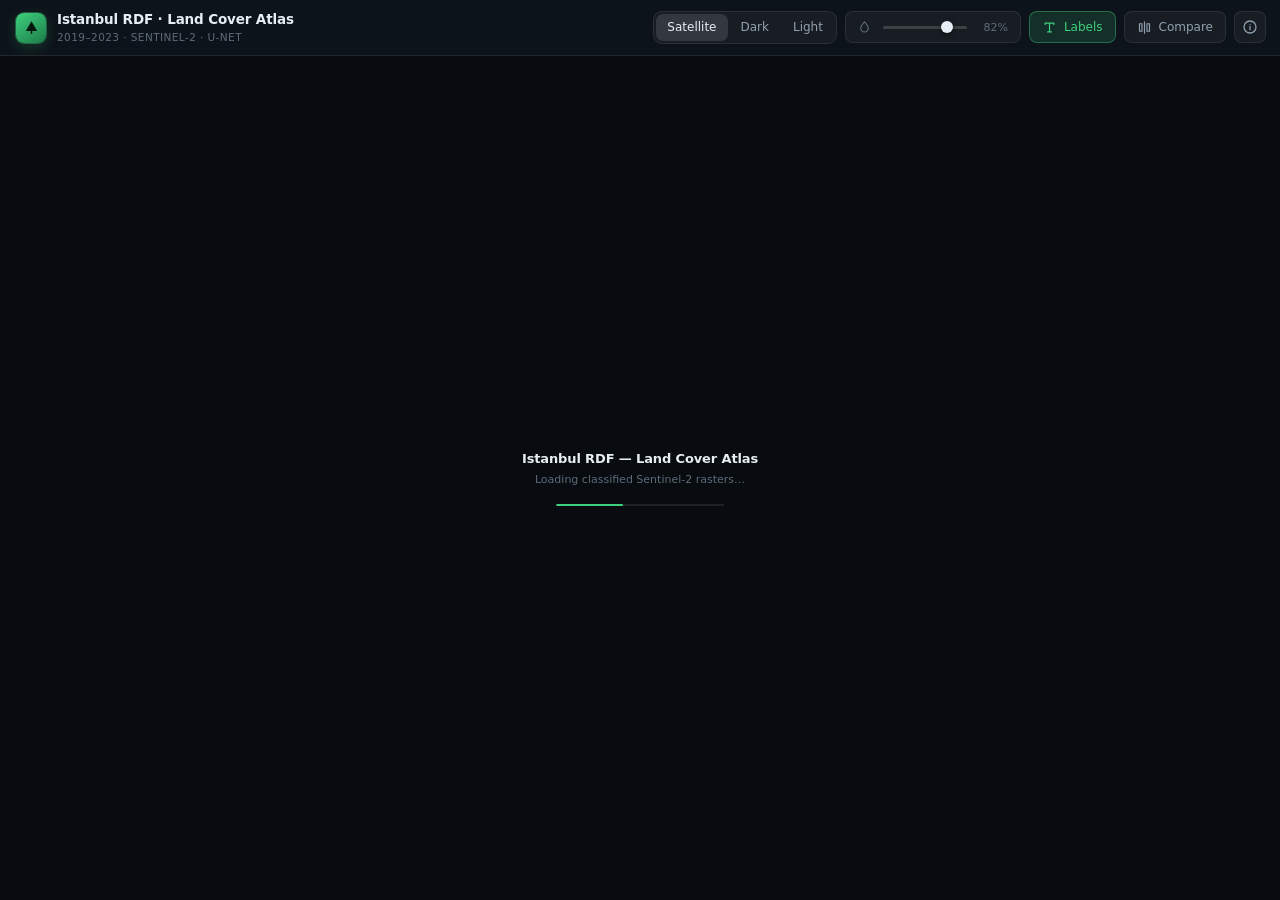
==== commit e4f79c80: "Merge Shiny UI refinements from #8 into the archive The remote had two commits polishing ui.R and th" ====
--- a/index.html
+++ b/index.html
@@ -270,7 +270,7 @@
       <h3>Citation</h3>
       <div class="cite">
         <span id="cite-text"></span><br>
-        <a id="cite-link" href="#" target="_blank" rel="noopener">Journal record</a> &middot;
+        <a id="cite-link" href="#" target="_blank" rel="noopener">View on doi.org</a> &middot;
         <a id="cite-pdf" href="#" target="_blank" rel="noopener">Full text (PDF)</a>
       </div>
 
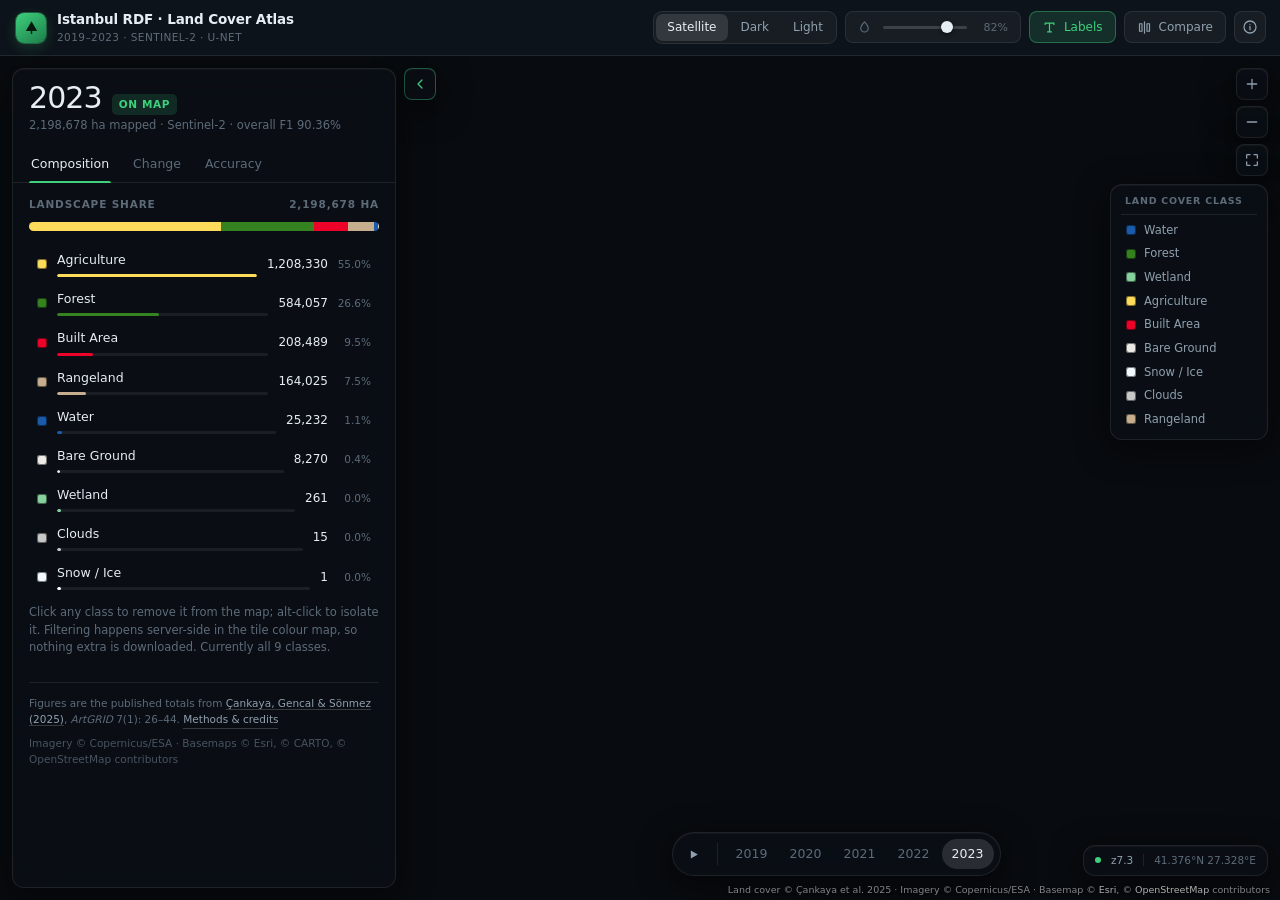
==== commit f7594ecf: "Replace CARTO basemaps with keyless Esri tiles and guard against keyed providers CARTO now serves an" ====
--- a/index.html
+++ b/index.html
@@ -12,13 +12,18 @@
 <meta property="og:type" content="website">
 <meta property="og:title" content="Istanbul RDF — Land Cover Atlas 2019–2023">
 <meta property="og:description" content="Five years of Sentinel-2 land cover for the Istanbul Regional Directorate of Forestry, classified with U-Net semantic segmentation.">
+<meta property="og:url" content="https://lulc-one.vercel.app/">
+<meta property="og:image" content="https://lulc-one.vercel.app/assets/preview.jpg">
+<meta property="og:image:width" content="1200">
+<meta property="og:image:height" content="630">
+<meta property="og:image:alt" content="The atlas showing 2023 land cover over satellite imagery, with per-class area statistics">
 <meta name="twitter:card" content="summary_large_image">
+<meta name="twitter:image" content="https://lulc-one.vercel.app/assets/preview.jpg">
 
 <link rel="icon" href="data:image/svg+xml,%3Csvg xmlns='http://www.w3.org/2000/svg' viewBox='0 0 32 32'%3E%3Crect width='32' height='32' rx='8' fill='%23358221'/%3E%3Cpath d='M16 6 L24 20 H8 Z' fill='%233fd07e'/%3E%3Crect x='15' y='19' width='2' height='7' fill='%233fd07e'/%3E%3C/svg%3E">
 
 <link rel="preconnect" href="https://api-main-432878571563.europe-west4.run.app" crossorigin>
 <link rel="preconnect" href="https://server.arcgisonline.com">
-<link rel="dns-prefetch" href="https://a.basemaps.cartocdn.com">
 
 <link rel="stylesheet" href="assets/vendor/maplibre-gl.css">
 <link rel="stylesheet" href="assets/css/app.css">
@@ -216,7 +221,6 @@
     <div class="float attrib">
       Land cover © Çankaya et al. 2025 · Imagery © Copernicus/ESA ·
       Basemap © <a href="https://www.esri.com/" target="_blank" rel="noopener">Esri</a>,
-      © <a href="https://carto.com/attributions" target="_blank" rel="noopener">CARTO</a>,
       © <a href="https://www.openstreetmap.org/copyright" target="_blank" rel="noopener">OpenStreetMap</a> contributors
     </div>
 
--- a/assets/css/app.css
+++ b/assets/css/app.css
@@ -77,8 +77,8 @@
 #map-b { display: none; }
 .compare #map-b { display: block; }
 
-.maplibregl-ctrl-attrib,
-.maplibregl-ctrl-logo { display: none !important; }
+/* MapLibre builds this element at runtime; the focus ring would sit on the
+   whole map, which is not what the keyboard user is acting on. */
 .maplibregl-canvas:focus { outline: none; }
 
 /* ==========================================================================
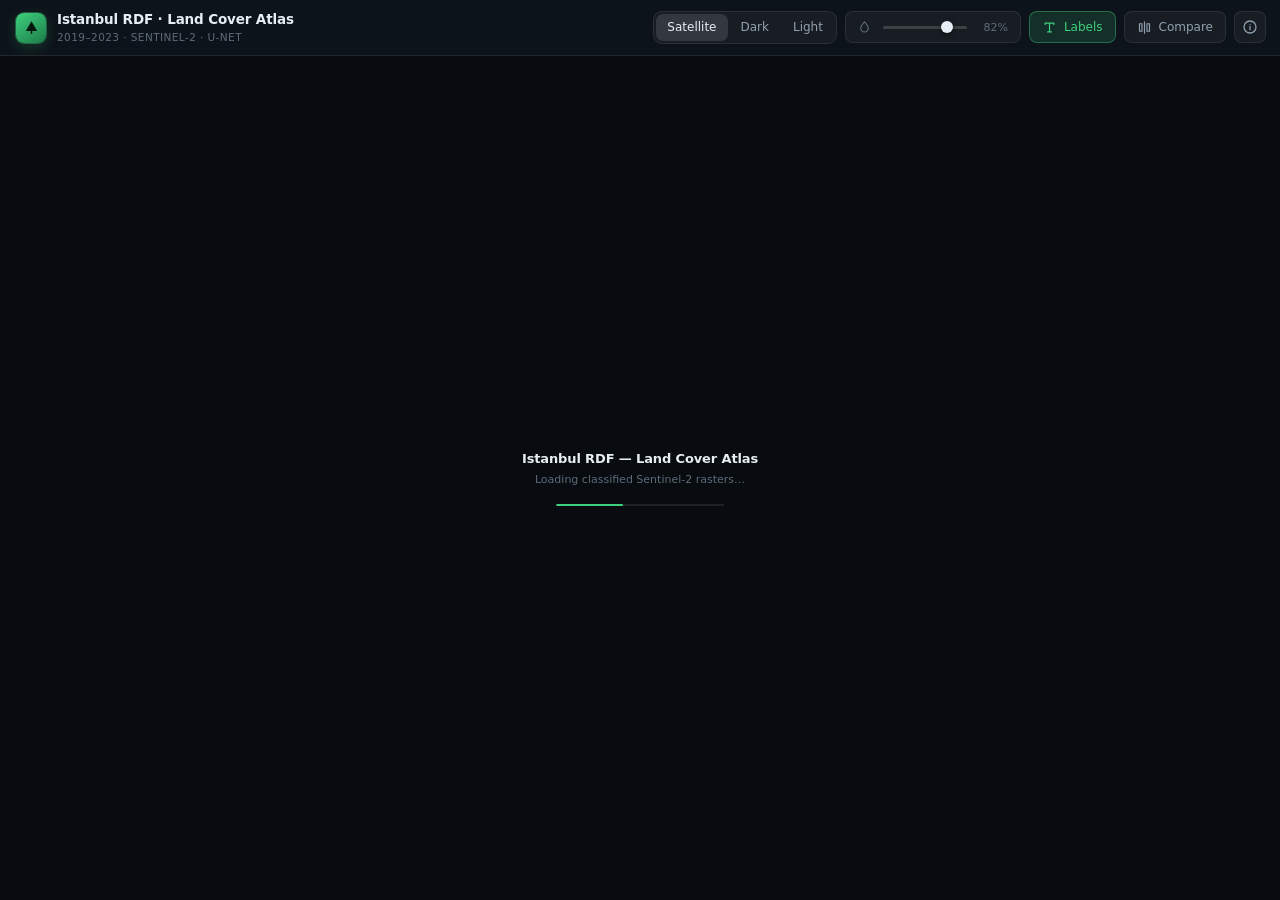
==== commit 5b27798f: "Drop remaining CARTO credits and document the basemap check Co-Authored-By: Claude Opus 5.5 <noreply" ====
--- a/index.html
+++ b/index.html
@@ -170,7 +170,7 @@
             <button type="button" class="linklike" id="foot-about">Methods &amp; credits</button>
           </p>
           <p class="foot-credits">
-            Imagery © Copernicus/ESA · Basemaps © Esri, © CARTO, © OpenStreetMap contributors
+            Imagery © Copernicus/ESA · Basemaps © Esri, © OpenStreetMap contributors
           </p>
         </footer>
 
@@ -309,7 +309,7 @@
       <p>
         Analysis and application by Ergin Çağatay Çankaya, with Burhan Gencal and Turan Sönmez
         (Bursa Technical University, Faculty of Forestry). Imagery © Copernicus / ESA.
-        Basemaps © Esri and contributors, © CARTO, © OpenStreetMap contributors.
+        Basemaps © Esri and contributors, © OpenStreetMap contributors.
         Released under the MIT licence.
       </p>
     </div>
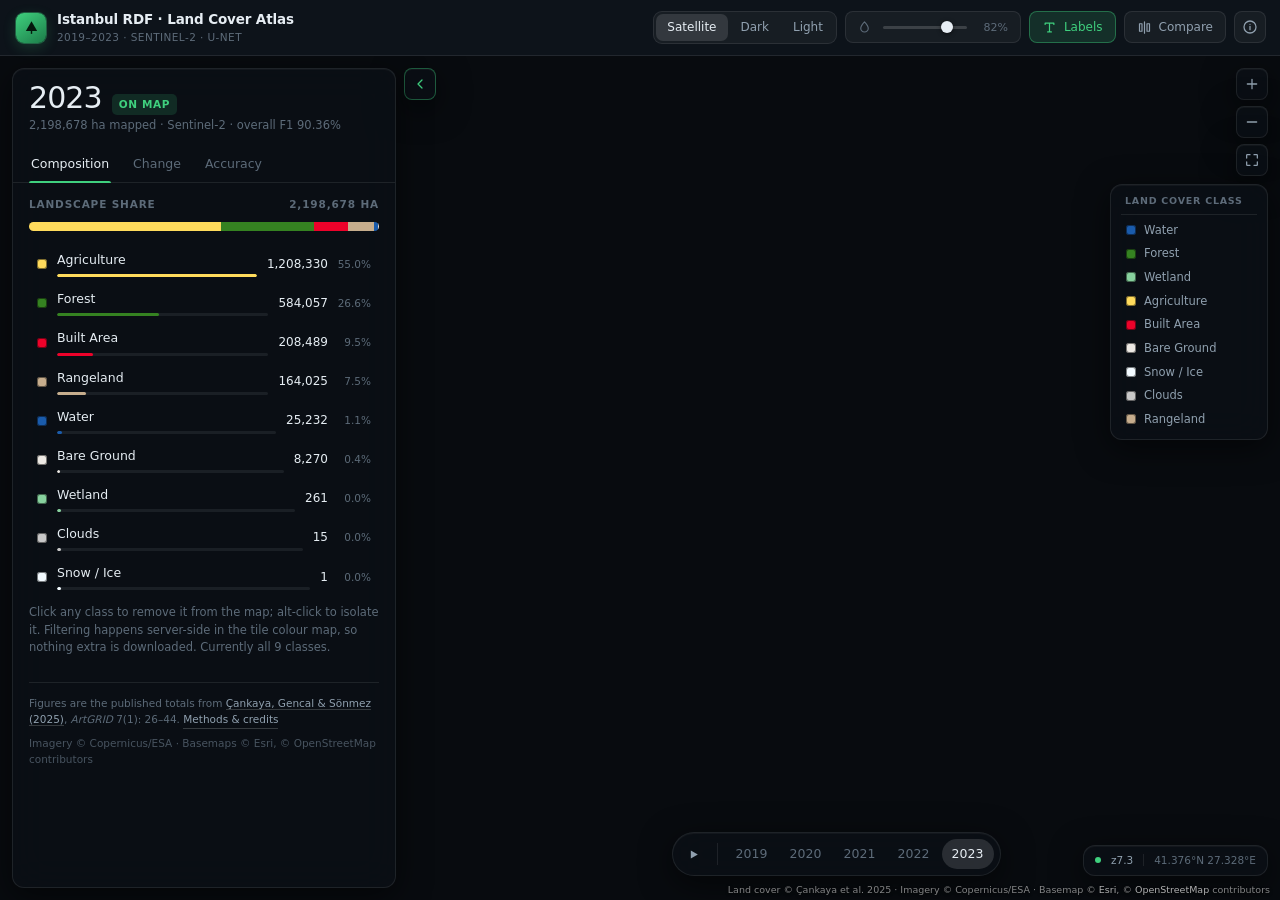
==== commit b440b473: "Add Vercel Web Analytics integration ## Vercel Web Analytics Installation  Successfully configured V" ====
--- a/index.html
+++ b/index.html
@@ -327,5 +327,8 @@
     </div>
   </div>
 </noscript>
+
+<!-- Vercel Web Analytics -->
+<script defer src="/_vercel/insights/script.js"></script>
 </body>
 </html>
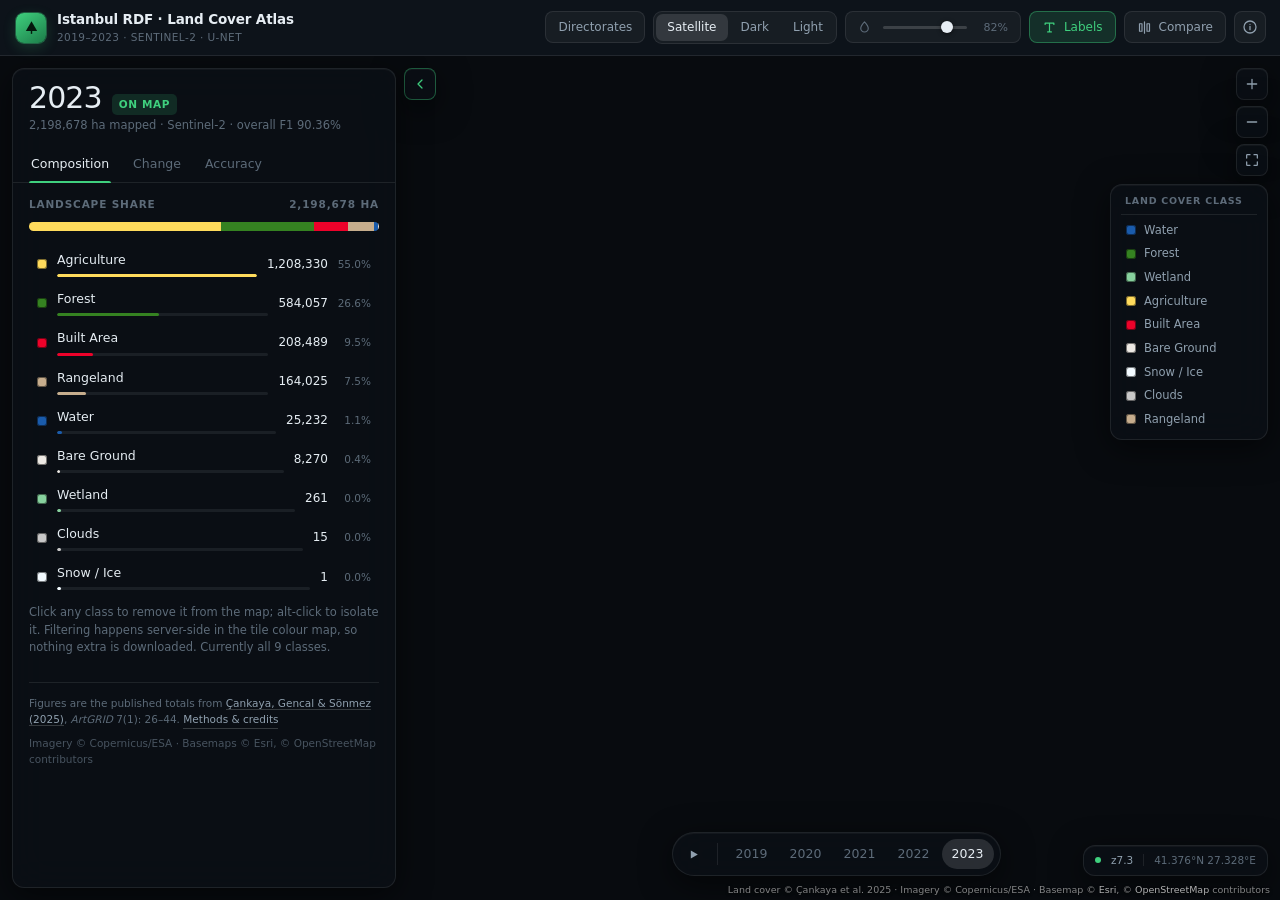
==== commit dae9fe3c: "Add per-directorate page and draggable legend - scripts/zonal-stats.py counts raster pixels per clas" ====
--- a/index.html
+++ b/index.html
@@ -50,6 +50,8 @@
     <div class="topbar-spacer"></div>
 
     <div class="topbar-tools">
+      <a class="pill-btn" href="directorates" title="Land cover change by management directorate"><span>Directorates</span></a>
+
       <div class="seg" id="seg-basemap" data-role="basemap" role="group" aria-label="Basemap">
         <button type="button" data-value="satellite" aria-pressed="true"><span>Satellite</span></button>
         <button type="button" data-value="dark" aria-pressed="false"><span>Dark</span></button>
@@ -188,7 +190,7 @@
       <button type="button" class="icon-btn" id="btn-home" title="Zoom to study area" aria-label="Zoom to study area"></button>
     </div>
 
-    <div class="float legend-card">
+    <div class="float legend-card" id="legend-card" title="Drag to move · double-click to reset">
       <div class="legend-title">Land cover class</div>
       <div class="legend" id="legend"></div>
     </div>
@@ -327,8 +329,5 @@
     </div>
   </div>
 </noscript>
-
-<!-- Vercel Web Analytics -->
-<script defer src="/_vercel/insights/script.js"></script>
 </body>
 </html>
--- a/assets/css/app.css
+++ b/assets/css/app.css
@@ -784,6 +784,51 @@
   .seg button { padding: 5px 7px; font-size: 11px; }
 }
 
+/* Directorates page ---------------------------------------------------- */
+
+a.pill-btn { text-decoration: none; display: inline-flex; align-items: center; gap: 6px; }
+
+.dir-pick { display: block; margin: 10px 0 2px; }
+.dir-pick select, .vs-pick select, #rank-class {
+  background: var(--raised); color: var(--text); border: 1px solid var(--line);
+  border-radius: 7px; font: inherit; font-size: 12px; padding: 5px 8px; cursor: pointer;
+}
+.dir-pick select { width: 100%; font-size: 12.5px; padding: 7px 10px; }
+.dir-pick select:hover, .vs-pick select:hover, #rank-class:hover { background: var(--raised-hover); }
+.dir-pick option, .vs-pick option, #rank-class option { background: var(--surface-solid); color: var(--text); }
+.vs-pick { display: inline-flex; align-items: center; gap: 8px; font-weight: 500; }
+
+.seg-wide { display: flex; margin: 2px 0 10px; }
+.seg-wide button { flex: 1; }
+
+.rank-list { display: flex; flex-direction: column; gap: 1px; }
+.rank-row {
+  display: grid; grid-template-columns: 82px 1fr 64px; align-items: center; gap: 10px;
+  width: 100%; text-align: left; padding: 6px 7px; border-radius: 6px;
+  font-size: 12px; color: var(--text-dim);
+  transition: background 0.13s var(--ease), color 0.13s var(--ease);
+}
+.rank-row:hover { background: var(--raised-hover); color: var(--text); }
+.rank-row[data-selected="true"] { background: var(--raised); color: var(--text); box-shadow: 0 0 0 1px var(--accent) inset; }
+.rank-name { white-space: nowrap; overflow: hidden; text-overflow: ellipsis; }
+.rank-row .change-val { text-align: right; }
+
+.map-tip {
+  position: absolute; z-index: 30; pointer-events: none;
+  padding: 4px 9px; border-radius: 6px; font-size: 11.5px; white-space: nowrap;
+  background: var(--surface-solid); color: var(--text);
+  border: 1px solid var(--line-strong); box-shadow: var(--shadow);
+}
+.map-tip[hidden] { display: none; }
+
+/* Draggable legend ----------------------------------------------------- */
+
+@media (min-width: 861px) {
+  .legend-card { cursor: grab; touch-action: none; }
+  .legend-card.dragging { cursor: grabbing; user-select: none; box-shadow: var(--shadow), 0 0 0 1px var(--accent); }
+  .legend-card .legend-chip { cursor: pointer; }
+}
+
 @media (prefers-reduced-motion: reduce) {
   *, *::before, *::after {
     animation-duration: 0.01ms !important; animation-iteration-count: 1 !important;
